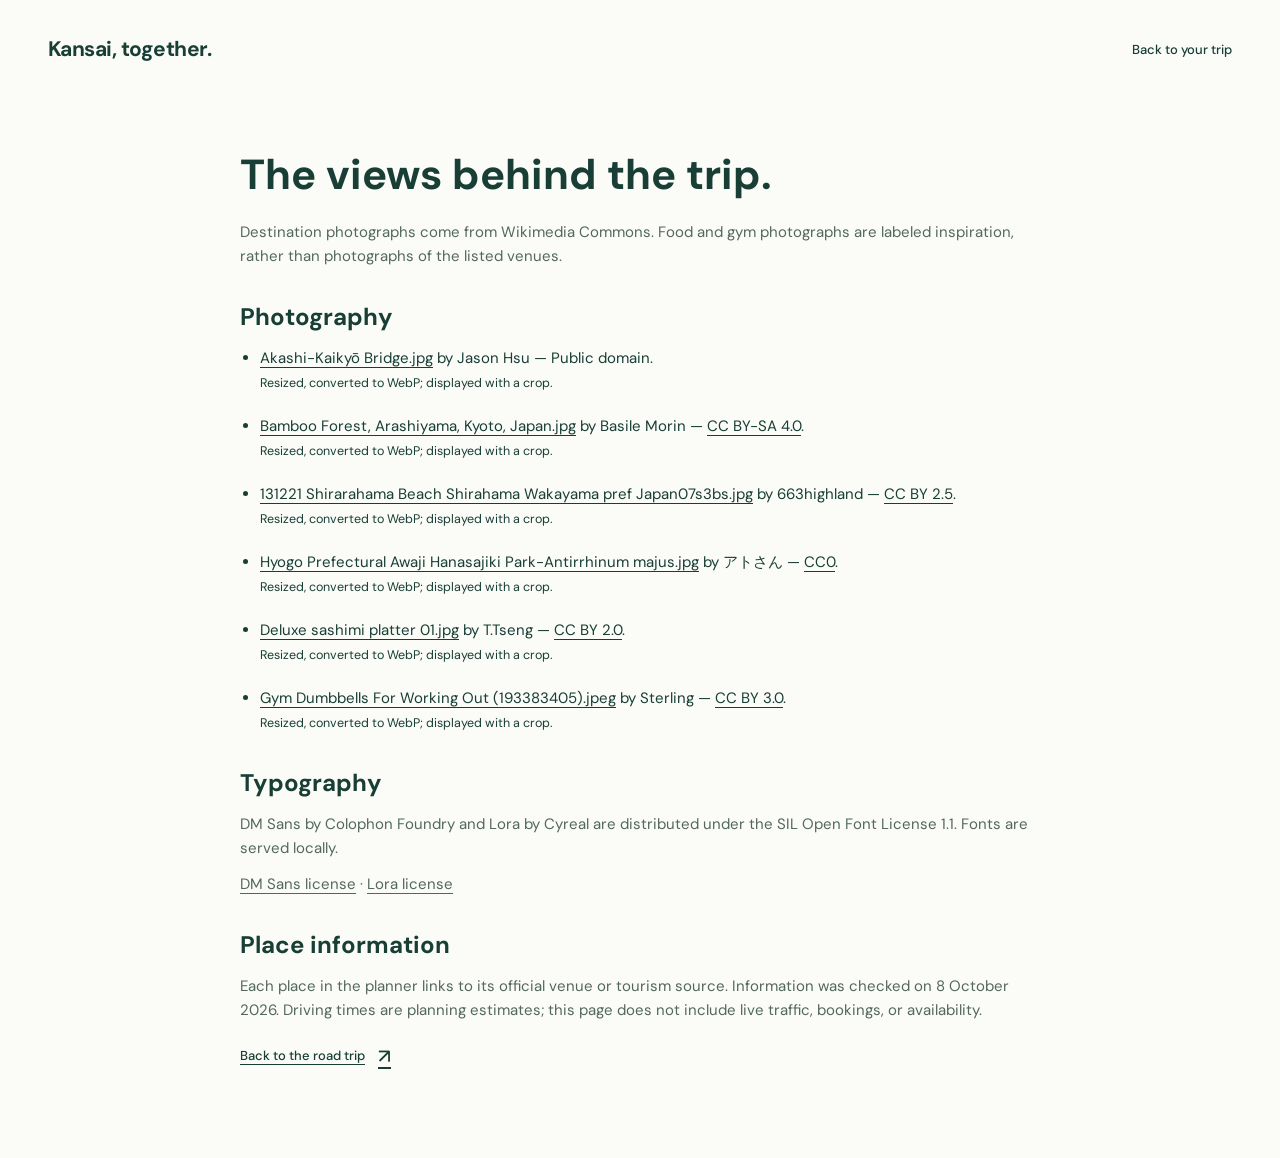
==== credits.html @ eb9ba2e5 "Build Kansai road trip planner" ====
<!doctype html>
<html lang="en"><head><meta charset="utf-8"><meta name="viewport" content="width=device-width, initial-scale=1"><meta name="theme-color" content="#174d42"><title>Credits — Kansai, together</title><link rel="icon" href="./assets/favicon.svg" type="image/svg+xml"><link rel="stylesheet" href="./styles.css"></head>
<body><header class="site-header wrap"><a class="brand" href="./">Kansai, together.</a><a class="text-link" href="./">Back to your trip</a></header><main class="wrap credits-page"><h1>The views behind the trip.</h1><p>Destination photographs come from Wikimedia Commons. Food and gym photographs are labeled inspiration, rather than photographs of the listed venues.</p><h2>Photography</h2><ul><li><a href="https://commons.wikimedia.org/wiki/File:Akashi-Kaiky%C5%8D_Bridge.jpg">Akashi-Kaikyō Bridge.jpg</a> by Jason Hsu — Public domain.<br><small>Resized, converted to WebP; displayed with a crop.</small></li><li><a href="https://commons.wikimedia.org/wiki/File:Bamboo_Forest,_Arashiyama,_Kyoto,_Japan.jpg">Bamboo Forest, Arashiyama, Kyoto, Japan.jpg</a> by Basile Morin — <a href="https://creativecommons.org/licenses/by-sa/4.0">CC BY-SA 4.0</a>.<br><small>Resized, converted to WebP; displayed with a crop.</small></li><li><a href="https://commons.wikimedia.org/wiki/File:131221_Shirarahama_Beach_Shirahama_Wakayama_pref_Japan07s3bs.jpg">131221 Shirarahama Beach Shirahama Wakayama pref Japan07s3bs.jpg</a> by 663highland — <a href="https://creativecommons.org/licenses/by/2.5">CC BY 2.5</a>.<br><small>Resized, converted to WebP; displayed with a crop.</small></li><li><a href="https://commons.wikimedia.org/wiki/File:Hyogo_Prefectural_Awaji_Hanasajiki_Park-Antirrhinum_majus.jpg">Hyogo Prefectural Awaji Hanasajiki Park-Antirrhinum majus.jpg</a> by アトさん — <a href="http://creativecommons.org/publicdomain/zero/1.0/deed.en">CC0</a>.<br><small>Resized, converted to WebP; displayed with a crop.</small></li><li><a href="https://commons.wikimedia.org/wiki/File:Deluxe_sashimi_platter_01.jpg">Deluxe sashimi platter 01.jpg</a> by T.Tseng — <a href="https://creativecommons.org/licenses/by/2.0">CC BY 2.0</a>.<br><small>Resized, converted to WebP; displayed with a crop.</small></li><li><a href="https://commons.wikimedia.org/wiki/File:Gym_Dumbbells_For_Working_Out_(193383405).jpeg">Gym Dumbbells For Working Out (193383405).jpeg</a> by Sterling — <a href="https://creativecommons.org/licenses/by/3.0">CC BY 3.0</a>.<br><small>Resized, converted to WebP; displayed with a crop.</small></li></ul><h2>Typography</h2><p>DM Sans by Colophon Foundry and Lora by Cyreal are distributed under the SIL Open Font License 1.1. Fonts are served locally.</p><p><a href="./assets/DM-Sans-OFL.txt">DM Sans license</a> · <a href="./assets/Lora-OFL.txt">Lora license</a></p><h2>Place information</h2><p>Each place in the planner links to its official venue or tourism source. Information was checked on 8 October 2026. Driving times are planning estimates; this page does not include live traffic, bookings, or availability.</p><a class="text-link" href="./">Back to the road trip <span aria-hidden="true">↗</span></a></main></body></html>
---- styles.css ----
@font-face {
  font-family: "DM Sans";
  src: url("./assets/dm-sans-regular.ttf") format("truetype");
  font-weight: 400;
  font-display: swap
}

@font-face {
  font-family: "DM Sans";
  src: url("./assets/dm-sans-medium.ttf") format("truetype");
  font-weight: 500;
  font-display: swap
}

@font-face {
  font-family: "DM Sans";
  src: url("./assets/dm-sans-bold.ttf") format("truetype");
  font-weight: 700;
  font-display: swap
}

@font-face {
  font-family: Lora;
  src: url("./assets/lora-italic.ttf") format("truetype");
  font-weight: 500;
  font-style: italic;
  font-display: swap
}

:root {
  --ink: #183e36;
  --muted: #53675f;
  --green: #174d42;
  --accent: #256c58;
  --ground: #fbfcf8;
  --mint: #e7efe7;
  --line: #d9e2d9;
  --white: #fff;
  --radius: 16px;
  --ease: cubic-bezier(.16,1,.3,1)
}

* {
  box-sizing: border-box
}

html {
  scroll-behavior: smooth;
  scroll-padding-top: 24px;
  scrollbar-color: #789a88 var(--ground)
}

body {
  margin: 0;
  background: var(--ground);
  color: var(--ink);
  font-family: "DM Sans",sans-serif;
  font-size: 15px;
  line-height: 1.6;
  -webkit-font-smoothing: antialiased
}

::selection {
  background: #c0dfc5;
  color: var(--ink)
}

a {
  color: inherit;
  text-decoration: none;
  text-underline-offset: 4px
}

button,input {
  font: inherit;
  color: inherit;
  caret-color: var(--green)
}

button {
  cursor: pointer
}

button,a,input {
  -webkit-tap-highlight-color: transparent
}

button:focus-visible,a:focus-visible,input:focus-visible,[tabindex="0"]:focus-visible {
  outline: 3px solid #ba671e;
  outline-offset: 5px
}

button:disabled {
  opacity: .5;
  cursor: default
}

svg {
  width: 22px;
  height: 22px;
  flex-shrink: 0;
  fill: none;
  stroke: currentColor;
  stroke-width: 1.6;
  stroke-linecap: round;
  stroke-linejoin: round
}

h1,h2,h3,h4,p,figure {
  margin: 0
}

h1,h2,h3 {
  line-height: 1.18;
  text-wrap: balance;
  font-weight: 700
}

p {
  text-wrap: pretty
}

img {
  display: block;
  width: 100%;
  object-fit: cover
}

.wrap {
  width: min(1200px,calc(100% - 96px));
  margin-inline: auto
}

.section-space {
  padding-block: 76px
}

.section-heading {
  display: flex;
  align-items: center;
  justify-content: space-between;
  gap: 24px;
  margin-bottom: 30px
}

.section-heading h2 {
  font-size: 34px;
  letter-spacing: -.025em
}

.section-heading p {
  margin-top: 11px;
  color: var(--muted);
  font-size: 15px
}

.section-aside {
  display: flex;
  align-items: center;
  gap: 12px;
  color: var(--muted);
  font-size: 12px;
  white-space: nowrap
}

.section-aside svg {
  width: 18px
}

.button {
  display: inline-flex;
  align-items: center;
  justify-content: center;
  gap: 14px;
  min-height: 48px;
  padding: 13px 21px;
  border-radius: 9px;
  font-weight: 500;
  font-size: 13px;
  border: 0;
  line-height: 1.4;
  transition: background .2s,color .2s
}

.button svg {
  width: 19px;
  height: 19px
}

.primary {
  background: var(--green);
  color: var(--white)
}

.primary:hover {
  background: #246d58
}

.outline {
  background: transparent;
  border: 1px solid #a5bcae;
  color: var(--green)
}

.outline:hover {
  background: #dbe8dc
}

.text-link {
  font-size: 13px;
  font-weight: 500;
  display: inline-flex;
  gap: 13px;
  align-items: center;
  min-height: 44px
}

.text-link:hover {
  text-decoration: underline
}

.text-link span {
  font-size: 20px
}

.sr-only {
  position: absolute;
  width: 1px;
  height: 1px;
  padding: 0;
  margin: -1px;
  overflow: hidden;
  clip-path: inset(50%);
  white-space: nowrap;
  border: 0
}

.skip-link {
  position: fixed;
  z-index: 20;
  top: 12px;
  left: 12px;
  padding: 10px 18px;
  background: var(--green);
  color: white;
  transform: translateY(-200%)
}

.skip-link:focus {
  transform: translateY(0)
}

.site-header {
  display: flex;
  align-items: center;
  justify-content: space-between;
  min-height: 100px;
  gap: 24px
}

.brand {
  display: inline-flex;
  align-items: center;
  gap: 11px;
  font-size: 21px;
  font-weight: 700;
  letter-spacing: -.025em;
  white-space: nowrap
}

.brand svg {
  width: 35px;
  height: 35px
}

.brand-comma,.brand-dot {
  color: var(--accent)
}

.site-header nav {
  display: flex;
  gap: 32px;
  align-items: center;
  margin-left: 40px;
  font-size: 13px;
  color: var(--muted)
}

.site-header nav a {
  padding-block: 12px
}

.site-header nav a:hover {
  color: var(--green);
  text-decoration: underline
}

.saved-button {
  display: flex;
  align-items: center;
  gap: 8px;
  border: 1px solid var(--line);
  background: transparent;
  padding: 8px 13px;
  border-radius: 9px;
  font-size: 12px;
  min-height: 44px
}

.saved-button svg {
  width: 17px;
  height: 17px
}

.saved-button:hover,.saved-button[aria-pressed="true"] {
  background: var(--mint)
}

.saved-count {
  font-size: 11px;
  background: var(--mint);
  border-radius: 50%;
  min-width: 22px;
  height: 22px;
  display: grid;
  place-items: center;
  font-variant-numeric: tabular-nums
}

.hero {
  display: grid;
  grid-template-columns: 1fr 1fr;
  align-items: center;
  gap: 46px;
  padding-block: 28px 40px
}

.hero-copy {
  padding-bottom: 6px
}

.hero h1 {
  font-size: clamp(46px,5.25vw,74px);
  letter-spacing: -.025em;
  line-height: 1.08
}

.hero h1 em {
  font-family: Lora,serif;
  font-weight: 500;
  color: var(--accent);
  font-size: .96em;
  letter-spacing: -.025em
}

.hero-copy>p {
  margin-top: 25px;
  font-size: 16px;
  line-height: 1.8;
  color: var(--muted)
}

.hero-actions {
  display: flex;
  align-items: center;
  gap: 25px;
  margin-top: 29px
}

.hero-note {
  display: flex;
  align-items: center;
  gap: 8px;
  margin-top: 27px;
  font-size: 11px;
  color: var(--muted)
}

.little-dot {
  width: 6px;
  height: 6px;
  border-radius: 50%;
  background: #618d64
}

.hero-photo {
  position: relative;
  min-width: 0;
  height: 410px;
  overflow: hidden;
  border-radius: var(--radius)
}

.hero-photo>img {
  height: 100%;
  object-position: 45% center
}

.hero-photo figcaption {
  position: absolute;
  bottom: 0;
  left: 0;
  right: 0;
  padding: 55px 26px 26px;
  background: linear-gradient(transparent,rgba(8,28,23,.76));
  color: white;
  display: flex;
  flex-direction: column;
  gap: 6px
}

.hero-photo figcaption>span:first-child {
  font-size: 20px;
  font-weight: 500;
  letter-spacing: -.025em
}

.photo-location {
  display: flex;
  gap: 7px;
  align-items: center;
  font-size: 11px;
  color: #f0f7ee
}

.photo-location svg {
  height: 15px;
  width: 15px
}

.photo-stamp {
  position: absolute;
  right: 24px;
  top: 22px;
  width: 82px;
  height: 82px;
  display: flex;
  align-items: center;
  justify-content: center;
  flex-direction: column;
  text-align: center;
  border-radius: 50%;
  background: #e6f1d1;
  color: var(--green);
  font-size: 11px;
  line-height: 1.4;
  letter-spacing: .045em;
  font-weight: 700;
  transform: rotate(12deg)
}

.trip-strip {
  display: grid;
  grid-template-columns: repeat(4,1fr);
  border-block: 1px solid var(--line);
  padding-block: 24px
}

.trip-strip>div {
  display: flex;
  align-items: center;
  gap: 14px;
  padding-inline: 25px;
  border-right: 1px solid var(--line)
}

.trip-strip>div:first-child {
  padding-left: 0
}

.trip-strip>div:last-child {
  border: 0;
  padding-right: 0
}

.trip-strip svg {
  width: 23px;
  height: 23px;
  color: var(--accent)
}

.trip-strip span {
  display: flex;
  flex-direction: column;
  gap: 3px
}

.trip-strip small {
  font-size: 11px;
  letter-spacing: .08em;
  color: var(--muted)
}

.trip-strip strong {
  font-size: 14px;
  font-weight: 500
}

.route-grid {
  display: grid;
  grid-template-columns: repeat(3,minmax(0,1fr));
  gap: 22px
}

.route-card {
  text-align: left;
  padding: 0;
  border: 1px solid var(--line);
  border-radius: var(--radius);
  overflow: hidden;
  background: white;
  transition: border-color .2s;
  display: flex;
  flex-direction: column
}

.route-card:hover {
  border-color: var(--accent)
}

.route-card.selected {
  border: 2px solid var(--green)
}

.route-card.selected .route-card-body {
  padding: 22px 23px 23px
}

.route-card.selected .route-image {
  margin: -1px -1px 0
}

.route-image {
  height: 188px;
  position: relative;
  overflow: hidden
}

.route-image img {
  height: 100%;
  transition: transform .4s var(--ease)
}

.route-card:hover .route-image img {
  transform: scale(1.025)
}

.route-choice {
  display: flex;
  align-items: center;
  gap: 6px;
  position: absolute;
  top: 15px;
  left: 15px;
  border-radius: 5px;
  padding: 6px 9px;
  background: white;
  color: var(--ink);
  font-size: 11px;
  font-weight: 500
}

.selected .route-choice {
  background: #e4efd8;
  color: var(--green)
}

.route-choice svg {
  height: 13px;
  width: 13px;
  stroke-width: 2
}

.route-card-body {
  padding: 22px 24px 24px;
  display: flex;
  flex: 1;
  flex-direction: column
}

.route-mood {
  color: var(--accent);
  font-size: 11px;
  font-weight: 500;
  margin-bottom: 7px
}

.route-card h3 {
  font-size: 21px;
  letter-spacing: -.025em;
  margin-bottom: 10px
}

.route-card p {
  font-size: 13px;
  line-height: 1.75;
  color: var(--muted);
  margin-bottom: 22px
}

.route-drive {
  display: flex;
  align-items: center;
  gap: 7px;
  font-size: 11px;
  margin-top: auto;
  padding-top: 15px;
  border-top: 1px solid var(--line);
  font-variant-numeric: tabular-nums;
  flex-wrap: wrap
}

.route-drive svg {
  height: 15px;
  width: 15px
}

.route-drive>span {
  color: var(--muted);
  margin-left: auto;
  font-size: 11px
}

.fine-print {
  font-size: 11px;
  color: var(--muted);
  margin-top: 17px;
  max-width: 100ch
}

.itinerary-section {
  background: var(--mint);
  padding-block: 62px 66px
}

.itinerary-section .section-heading {
  margin-bottom: 34px
}

.itinerary-layout {
  display: grid;
  grid-template-columns: minmax(0,1fr) 300px;
  gap: 54px
}

.day-tabs {
  display: flex;
  border-bottom: 1px solid #bdcfc0;
  margin-bottom: 27px
}

.day-tabs button {
  flex: 1;
  border: 0;
  border-bottom: 2px solid transparent;
  background: transparent;
  padding: 13px 16px 16px;
  text-align: left;
  color: var(--muted);
  line-height: 1.4
}

.day-tabs button[aria-selected="true"] {
  border-color: var(--green);
  color: var(--green)
}

.day-tabs button:hover {
  background: #dce8dc
}

.day-tabs span {
  display: block;
  font-size: 14px;
  font-weight: 700
}

.day-tabs small {
  display: block;
  font-size: 11px;
  margin-top: 5px
}

.day-heading {
  margin-bottom: 27px
}

.day-location {
  font-size: 11px;
  color: var(--accent)
}

.day-heading h3 {
  font-size: 24px;
  letter-spacing: -.025em;
  margin-top: 7px
}

.day-drive {
  display: flex;
  gap: 7px;
  align-items: center;
  color: var(--muted);
  font-size: 11px;
  margin-top: 13px;
  font-variant-numeric: tabular-nums
}

.day-drive svg {
  height: 15px;
  width: 15px
}

.day-drive small {
  font-size: 11px
}

.timeline {
  list-style: none;
  margin: 0;
  padding: 0
}

.timeline li {
  position: relative;
  display: flex;
  gap: 24px;
  padding: 0 0 26px 0
}

.timeline li::before {
  content: "";
  position: absolute;
  left: 5px;
  top: 10px;
  bottom: 0;
  border-left: 1px solid #b3c5b6
}

.timeline li:last-child::before {
  display: none
}

.timeline-dot {
  width: 11px;
  height: 11px;
  flex-shrink: 0;
  border: 2px solid var(--accent);
  border-radius: 50%;
  background: var(--mint);
  margin-top: 6px;
  z-index: 1
}

.timeline li:first-child .timeline-dot {
  background: var(--accent)
}

.stop-time {
  font-size: 11px;
  color: var(--muted)
}

.timeline h4 {
  font-size: 15px;
  font-weight: 500;
  line-height: 1.4;
  margin-top: 3px
}

.timeline h4 a {
  display: inline-flex;
  align-items: center;
  gap: 7px
}

.timeline h4 a:hover {
  text-decoration: underline
}

.timeline h4 svg {
  width: 12px;
  height: 12px
}

.timeline p {
  font-size: 12px;
  color: var(--muted);
  line-height: 1.75;
  margin-top: 7px;
  max-width: 65ch
}

.day-stay {
  display: flex;
  align-items: center;
  gap: 11px;
  border-top: 1px solid #bdcfc0;
  padding-top: 19px;
  font-size: 12px;
  font-weight: 500
}

.day-stay svg {
  height: 17px;
  width: 17px
}

.day-stay small {
  color: var(--muted);
  font-size: 11px;
  margin-left: auto;
  font-weight: 400
}

.route-summary {
  background: #d9e8db;
  border-radius: var(--radius);
  padding: 26px;
  align-self: start
}

.summary-heading {
  display: flex;
  justify-content: space-between;
  align-items: center;
  font-size: 15px;
  font-weight: 500
}

.summary-heading svg {
  width: 18px;
  height: 18px
}

.route-line {
  padding-block: 26px 24px;
  animation: route-arrives .5s var(--ease)
}

.route-node {
  position: relative;
  display: flex;
  align-items: center;
  gap: 13px;
  min-height: 38px;
  font-size: 12px
}

.route-node::before {
  content: "";
  position: absolute;
  left: 4px;
  top: 24px;
  bottom: -12px;
  border-left: 1px dashed #709379
}

.route-node:last-child::before {
  display: none
}

.route-node>span {
  position: relative;
  width: 9px;
  height: 9px;
  border-radius: 50%;
  border: 2px solid #387359;
  background: #d9e8db;
  flex-shrink: 0;
  z-index: 1
}

.route-node.endpoint>span {
  background: var(--green);
  border-color: var(--green)
}

.route-node strong {
  font-weight: 500
}

.route-node small {
  font-size: 11px;
  color: #456750;
  margin-left: auto
}

.night-list {
  border-block: 1px solid #b5cbbb;
  padding-block: 15px;
  display: flex;
  flex-direction: column;
  gap: 16px
}

.night-list>div {
  display: flex;
  gap: 10px;
  align-items: center
}

.night-list svg {
  width: 16px;
  height: 16px;
  color: var(--accent)
}

.night-list span {
  display: flex;
  flex-direction: column;
  gap: 3px
}

.night-list small {
  font-size: 11px;
  letter-spacing: .08em;
  color: #46664f
}

.night-list strong {
  font-size: 12px;
  font-weight: 500
}

.route-tip {
  font-size: 11px;
  line-height: 1.8;
  color: #46664f;
  margin-block: 18px
}

.map-button {
  width: 100%;
  min-height: 44px;
  font-size: 11px;
  padding: 11px 12px;
  justify-content: space-between
}

.map-note {
  text-align: center;
  font-size: 11px;
  color: #46664f;
  margin-top: 9px
}

.filter-bar {
  display: flex;
  gap: 10px;
  align-items: center;
  flex-wrap: wrap;
  margin-bottom: 28px
}

.filter {
  display: flex;
  gap: 7px;
  align-items: center;
  min-height: 43px;
  padding: 9px 16px;
  font-size: 12px;
  background: transparent;
  border: 1px solid var(--line);
  border-radius: 7px;
  white-space: nowrap;
  transition: background .2s
}

.filter svg {
  height: 16px;
  width: 16px
}

.filter.active {
  background: var(--green);
  color: white;
  border-color: var(--green)
}

.filter:not(.active):hover {
  background: var(--mint)
}

.saved-filter {
  margin-left: auto
}

.saved-filter[aria-pressed="true"] {
  background: var(--green);
  color: white;
  border-color: var(--green)
}

.place-grid {
  display: grid;
  grid-template-columns: repeat(3,minmax(0,1fr));
  gap: 22px;
  align-items: stretch
}

.place-card {
  border: 1px solid var(--line);
  border-radius: var(--radius);
  background: white;
  overflow: hidden;
  display: flex;
  flex-direction: column;
  min-width: 0
}

.place-photo {
  height: 185px;
  position: relative
}

.place-photo img {
  height: 100%
}

.place-photo figcaption {
  position: absolute;
  bottom: 0;
  left: 0;
  right: 0;
  background: linear-gradient(transparent,rgba(9,27,23,.78));
  color: white;
  padding: 32px 18px 13px;
  font-size: 11px
}

.place-body {
  padding: 21px 23px 22px;
  display: flex;
  flex-direction: column;
  flex: 1
}

.place-top {
  display: flex;
  align-items: center;
  justify-content: space-between;
  gap: 12px;
  margin-bottom: 9px;
  min-height: 34px
}

.category-label {
  font-size: 11px;
  font-weight: 500;
  border-radius: 4px;
  padding: 3px 7px;
  width: fit-content
}

.sights {
  background: #e5eddf;
  color: #436133
}

.food {
  background: #f4eade;
  color: #785324
}

.gyms {
  background: #e7edf2;
  color: #3e5f79
}

.bookmark-button {
  padding: 8px;
  min-width: 36px;
  min-height: 36px;
  display: grid;
  place-items: center;
  border: 0;
  border-radius: 6px;
  background: transparent;
  color: var(--muted)
}

.bookmark-button svg {
  width: 18px;
  height: 18px
}

.bookmark-button:hover {
  background: var(--mint)
}

.bookmark-button.is-saved {
  color: var(--green);
  background: var(--mint)
}

.bookmark-button.is-saved svg {
  fill: #aac7ad
}

.place-card h3 {
  font-size: 20px;
  letter-spacing: -.025em;
  line-height: 1.25
}

.place-area {
  display: flex;
  align-items: center;
  gap: 5px;
  font-size: 11px;
  color: var(--muted);
  margin-top: 10px
}

.place-area svg {
  width: 12px;
  height: 12px
}

.place-body>p:not(.place-note) {
  color: var(--muted);
  font-size: 12px;
  line-height: 1.8;
  margin-top: 15px
}

.place-note {
  font-size: 11px;
  line-height: 1.75;
  color: var(--muted);
  margin-top: 15px;
  margin-bottom: 20px;
  padding-top: 13px;
  border-top: 1px solid var(--line)
}

.place-note a {
  text-decoration: underline
}

.place-links {
  display: flex;
  justify-content: space-between;
  gap: 16px;
  font-size: 11px;
  font-weight: 500;
  margin-top: auto
}

.place-links a {
  display: inline-flex;
  align-items: center;
  gap: 5px;
  min-height: 28px
}

.place-links a:hover {
  text-decoration: underline
}

.place-links svg {
  width: 12px;
  height: 12px
}

#place-gold-osaka {
  grid-column: 1/-1;
  background: #f1f5ec
}

#place-gold-osaka .place-body {
  display: grid;
  grid-template-columns: 1fr 1fr;
  column-gap: 36px
}

#place-gold-osaka .place-top {
  grid-column: 1/-1
}

#place-gold-osaka h3 {
  grid-column: 1
}

#place-gold-osaka .place-area {
  grid-column: 1
}

#place-gold-osaka .place-body>p:not(.place-note) {
  grid-column: 1;
  grid-row: 4;
  margin-top: 10px
}

#place-gold-osaka .place-note {
  grid-column: 2;
  grid-row: 2/4;
  margin: 0;
  padding: 0;
  border: 0;
  align-self: center
}

#place-gold-osaka .place-links {
  grid-column: 2;
  grid-row: 4;
  align-self: end;
  max-width: 270px
}

.source-note {
  font-size: 11px;
  line-height: 1.8;
  color: var(--muted);
  max-width: 110ch;
  margin-top: 24px
}

.empty-state {
  grid-column: 1/-1;
  padding: 55px 28px;
  text-align: center;
  background: var(--mint);
  border-radius: var(--radius)
}

.empty-state h3 {
  font-size: 25px
}

.empty-state p {
  font-size: 13px;
  margin: 13px auto 22px;
  color: var(--muted);
  max-width: 60ch
}

.before-section {
  display: grid;
  grid-template-columns: 1fr 1.2fr;
  gap: 90px;
  border-top: 1px solid var(--line);
  padding-block: 55px 66px
}

.before-section h2 {
  font-size: 35px;
  letter-spacing: -.025em
}

.before-copy>p {
  color: var(--muted);
  font-size: 13px;
  margin-top: 17px;
  line-height: 1.8
}

.before-copy .text-link {
  margin-top: 20px
}

.checklist {
  display: flex;
  flex-direction: column;
  gap: 20px
}

.checklist label {
  display: flex;
  gap: 14px;
  cursor: pointer
}

.checklist input {
  accent-color: var(--green);
  width: 18px;
  height: 18px;
  margin: 4px 0 0;
  flex-shrink: 0
}

.checklist span {
  display: flex;
  flex-direction: column;
  gap: 4px
}

.checklist strong {
  font-size: 13px;
  font-weight: 500
}

.checklist small {
  font-size: 11px;
  line-height: 1.75;
  color: var(--muted)
}

.checklist input:checked+span strong {
  text-decoration: line-through;
  color: var(--muted)
}

.site-footer {
  border-top: 1px solid var(--line);
  display: flex;
  justify-content: space-between;
  align-items: center;
  gap: 20px;
  padding-block: 29px
}

.footer-brand {
  font-size: 16px
}

.site-footer p,.site-footer>a:last-child {
  font-size: 11px;
  color: var(--muted)
}

.site-footer>a:last-child:hover {
  text-decoration: underline
}

.toast {
  position: fixed;
  bottom: 22px;
  left: 50%;
  transform: translate(-50%,20px);
  opacity: 0;
  pointer-events: none;
  color: white;
  background: var(--green);
  padding: 12px 20px;
  border-radius: 9px;
  font-size: 12px;
  box-shadow: 0 8px 28px rgba(17,44,32,.18);
  max-width: calc(100% - 32px);
  width: max-content;
  z-index: 10;
  transition: opacity .25s,transform .25s var(--ease)
}

.toast.visible {
  opacity: 1;
  transform: translate(-50%,0)
}

.print-only {
  display: none
}

.no-script {
  padding: 30px;
  background: var(--mint)
}

.no-script a {
  text-decoration: underline
}

.credits-page {
  max-width: 800px;
  padding-block: 50px 80px
}

.credits-page h1 {
  font-size: 42px;
  margin-bottom: 20px
}

.credits-page h2 {
  font-size: 24px;
  margin: 35px 0 15px
}

.credits-page p {
  margin-block: 12px;
  color: var(--muted)
}

.credits-page ul {
  padding-left: 20px
}

.credits-page li {
  margin-bottom: 20px
}

.credits-page a {
  text-decoration: underline
}

@keyframes route-arrives {
  from {
    clip-path: inset(0 0 100% 0)
  }
  to {
    clip-path: inset(0)
  }
}

@media(min-width:1500px) {
  .wrap {
    width: min(1280px,calc(100% - 120px))
  }
  .hero-photo {
    height: 440px
  }
  .hero {
    gap: 60px
  }
  .route-image {
    height: 210px
  }
}

@media(max-width:1100px) {
  .wrap {
    width: calc(100% - 64px)
  }
  .site-header nav {
    margin: 0;
    gap: 22px
  }
  .hero {
    gap: 28px
  }
  .hero h1 {
    font-size: 58px
  }
  .hero-photo {
    height: 380px
  }
  .hero-actions {
    gap: 18px
  }
  .hero-actions .button {
    padding-inline: 16px
  }
  .hero-copy>p {
    font-size: 14px
  }
  .trip-strip>div {
    padding-inline: 18px;
    gap: 10px
  }
  .trip-strip small {
    font-size: 11px
  }
  .trip-strip strong {
    font-size: 12px
  }
  .route-card-body {
    padding: 20px
  }
  .route-card.selected .route-card-body {
    padding: 20px 19px 19px
  }
  .route-card h3 {
    font-size: 19px
  }
  .itinerary-layout {
    gap: 34px;
    grid-template-columns: minmax(0,1fr) 270px
  }
  .route-summary {
    padding: 22px
  }
  .place-body {
    padding: 18px
  }
  .place-card h3 {
    font-size: 18px
  }
  .before-section {
    gap: 50px
  }
}

@media(max-width:800px) {
  .site-header {
    min-height: 88px;
    flex-wrap: wrap;
    row-gap: 0;
    padding-block: 20px
  }
  .site-header nav {
    order: 3;
    width: 100%;
    justify-content: center;
    border-top: 1px solid var(--line);
    margin-top: 16px;
    padding-top: 4px;
    gap: 36px
  }
  .brand {
    font-size: 20px
  }
  .hero {
    padding-top: 24px;
    gap: 24px
  }
  .hero h1 {
    font-size: 46px
  }
  .hero-photo {
    height: 340px
  }
  .hero-actions {
    flex-wrap: wrap;
    gap: 4px 16px;
    margin-top: 20px
  }
  .hero-note {
    margin-top: 16px;
    font-size: 11px
  }
  .hero-copy>p {
    margin-top: 18px
  }
  .desktop-break {
    display: none
  }
  .hero-photo figcaption {
    padding: 40px 20px 20px
  }
  .hero-photo figcaption>span:first-child {
    font-size: 16px
  }
  .photo-stamp {
    width: 68px;
    height: 68px;
    font-size: 11px;
    right: 16px;
    top: 16px
  }
  .trip-strip {
    grid-template-columns: 1fr 1fr;
    gap: 20px
  }
  .trip-strip>div {
    padding-inline: 0;
    border: 0
  }
  .trip-strip>div:nth-child(even) {
    padding-left: 20px;
    border-left: 1px solid var(--line)
  }
  .trip-strip strong {
    font-size: 13px
  }
  .trip-strip small {
    font-size: 11px
  }
  .section-space {
    padding-block: 55px
  }
  .section-heading h2 {
    font-size: 30px
  }
  .section-heading p {
    font-size: 13px
  }
  .section-aside {
    font-size: 11px
  }
  .routes-section .section-aside {
    display: none
  }
  .route-grid {
    gap: 14px
  }
  .route-image {
    height: 150px
  }
  .route-card-body {
    padding: 18px 14px
  }
  .route-card.selected .route-card-body {
    padding: 18px 13px 17px
  }
  .route-card h3 {
    font-size: 18px
  }
  .route-card p {
    font-size: 12px
  }
  .route-drive {
    font-size: 11px;
    gap: 5px
  }
  .route-choice {
    font-size: 11px;
    top: 11px;
    left: 11px;
    padding: 5px 7px
  }
  .route-mood {
    font-size: 11px
  }
  .itinerary-layout {
    grid-template-columns: minmax(0,1fr) 240px;
    gap: 26px
  }
  .route-summary {
    padding: 19px
  }
  .day-tabs button {
    padding-inline: 8px
  }
  .day-heading h3 {
    font-size: 22px
  }
  .timeline li {
    gap: 18px
  }
  .place-grid {
    grid-template-columns: 1fr 1fr;
    gap: 18px
  }
  .place-photo {
    height: 175px
  }
  .saved-filter {
    margin-left: 0
  }
  .filter {
    font-size: 11px;
    padding-inline: 13px
  }
  .before-section {
    gap: 35px;
    grid-template-columns: 1fr 1.3fr
  }
  .before-section h2 {
    font-size: 29px
  }
  .site-footer {
    flex-wrap: wrap
  }
  .site-footer p {
    order: 3;
    width: 100%
  }
}

@media(max-width:600px) {
  html {
    scroll-padding-top: 14px
  }
  .wrap {
    width: calc(100% - 40px)
  }
  .site-header {
    padding-top: 18px;
    gap: 12px
  }
  .brand {
    font-size: 19px;
    gap: 8px
  }
  .brand svg {
    width: 29px;
    height: 29px
  }
  .saved-button {
    padding: 7px 9px;
    gap: 6px;
    min-height: 40px
  }
  .saved-button>span:not(.saved-count) {
    font-size: 11px
  }
  .saved-count {
    min-width: 19px;
    height: 19px
  }
  .site-header nav {
    gap: 26px;
    justify-content: space-between;
    font-size: 11px;
    margin-top: 12px;
    padding-top: 5px
  }
  .hero {
    display: flex;
    flex-direction: column;
    align-items: stretch;
    gap: 28px;
    padding-block: 27px 29px
  }
  .hero h1 {
    font-size: clamp(40px,10vw,58px);
    line-height: 1.1
  }
  .hero-copy>p {
    font-size: 14px;
    line-height: 1.8;
    max-width: 45ch;
    margin-top: 19px
  }
  .hero-actions {
    gap: 16px;
    margin-top: 23px;
    flex-wrap: nowrap
  }
  .hero-actions .button {
    font-size: 12px;
    padding: 13px 16px;
    gap: 12px;
    min-height: 46px
  }
  .hero-actions .text-link {
    font-size: 11px;
    gap: 7px
  }
  .hero-note {
    font-size: 11px;
    margin-top: 18px
  }
  .hero-photo {
    height: 265px;
    min-height: 0
  }
  .hero-photo>img {
    object-position: 50% center
  }
  .hero-photo figcaption>span:first-child {
    font-size: 18px
  }
  .photo-stamp {
    width: 68px;
    height: 68px
  }
  .trip-strip {
    padding-block: 22px;
    gap: 22px 12px
  }
  .trip-strip>div {
    gap: 10px
  }
  .trip-strip>div:nth-child(even) {
    padding-left: 14px
  }
  .trip-strip svg {
    width: 19px;
    height: 19px
  }
  .trip-strip small {
    font-size: 11px;
    letter-spacing: .06em
  }
  .trip-strip strong {
    font-size: 12px
  }
  .section-space {
    padding-block: 42px
  }
  .section-heading {
    align-items: flex-start;
    gap: 12px;
    margin-bottom: 23px
  }
  .section-heading h2 {
    font-size: 27px;
    letter-spacing: -.025em
  }
  .section-heading p {
    font-size: 12px;
    margin-top: 10px;
    line-height: 1.75
  }
  .route-grid {
    grid-template-columns: 1fr;
    gap: 18px
  }
  .route-image {
    height: 192px
  }
  .route-card-body {
    padding: 20px 21px
  }
  .route-card.selected .route-card-body {
    padding: 20px 20px 19px
  }
  .route-card h3 {
    font-size: 22px;
    margin-bottom: 10px
  }
  .route-card p {
    font-size: 13px;
    margin-bottom: 18px
  }
  .route-mood {
    font-size: 11px
  }
  .route-drive {
    font-size: 11px
  }
  .route-choice {
    top: 14px;
    left: 14px;
    font-size: 11px;
    padding: 6px 9px
  }
  .fine-print {
    font-size: 11px;
    line-height: 1.8
  }
  .itinerary-section {
    padding-block: 37px 38px
  }
  .itinerary-section .section-heading {
    flex-wrap: wrap;
    margin-bottom: 21px
  }
  .itinerary-section .section-heading .button {
    font-size: 11px;
    min-height: 40px;
    padding: 9px 13px
  }
  .itinerary-layout {
    display: flex;
    flex-direction: column;
    gap: 28px
  }
  .day-tabs {
    margin-bottom: 22px
  }
  .day-tabs button {
    padding: 12px 11px 14px
  }
  .day-tabs span {
    font-size: 13px
  }
  .day-tabs small {
    font-size: 11px
  }
  .day-heading h3 {
    font-size: 23px
  }
  .timeline p {
    font-size: 12px;
    max-width: 60ch
  }
  .timeline li {
    padding-bottom: 24px;
    gap: 20px
  }
  .day-stay {
    font-size: 11px
  }
  .route-summary {
    width: 100%;
    padding: 24px
  }
  .route-line {
    display: flex;
    gap: 0;
    padding-block: 25px;
    align-items: flex-start
  }
  .route-node {
    flex: 1;
    min-width: 0;
    display: flex;
    flex-direction: column;
    gap: 7px;
    align-items: flex-start;
    font-size: 11px;
    min-height: 50px
  }
  .route-node::before {
    border-left: 0;
    border-top: 1px dashed #709379;
    left: 10px;
    right: 0;
    top: 4px;
    bottom: auto
  }
  .route-node:last-child {
    flex: .7
  }
  .route-node small {
    margin: 0;
    font-size: 11px
  }
  .route-node strong {
    font-size: 11px
  }
  .night-list {
    flex-direction: row;
    gap: 22px
  }
  .night-list>div {
    align-items: flex-start;
    flex: 1;
    gap: 8px
  }
  .night-list strong {
    font-size: 11px
  }
  .map-button {
    justify-content: center;
    gap: 18px
  }
  .place-grid {
    grid-template-columns: 1fr;
    gap: 18px
  }
  .place-photo {
    height: 195px
  }
  .place-body {
    padding: 20px 22px 22px
  }
  .place-card h3 {
    font-size: 22px
  }
  .place-body>p:not(.place-note) {
    font-size: 13px
  }
  .place-note {
    font-size: 11px
  }
  .place-links {
    font-size: 12px
  }
  .place-links a {
    min-height: 36px
  }
  .bookmark-button {
    min-height: 44px;
    min-width: 44px
  }
  .place-top {
    margin-bottom: 4px
  }
  .place-area {
    font-size: 11px
  }
  .category-label {
    font-size: 11px
  }
  .places-section .section-heading {
    display: block
  }
  .places-section .section-aside {
    margin-top: 14px;
    font-size: 11px
  }
  .filter-bar {
    gap: 8px;
    margin-bottom: 21px
  }
  .filter {
    padding: 9px 12px;
    min-height: 44px;
    font-size: 11px
  }
  .filter svg {
    width: 15px;
    height: 15px
  }
  .saved-filter {
    flex-basis: 100%;
    width: fit-content;
    justify-content: center;
    margin-top: 3px
  }
  .source-note {
    font-size: 11px;
    line-height: 1.9
  }
  #place-gold-osaka .place-body {
    display: flex
  }
  #place-gold-osaka .place-note {
    margin-top: 15px;
    padding-top: 13px;
    border-top: 1px solid var(--line);
    align-self: stretch;
    margin-bottom: 20px
  }
  #place-gold-osaka .place-links {
    width: 100%;
    max-width: none
  }
  .before-section {
    display: flex;
    flex-direction: column;
    gap: 28px;
    padding-block: 36px 42px
  }
  .before-section h2 {
    font-size: 30px
  }
  .before-copy>p {
    font-size: 12px
  }
  .before-copy .text-link {
    margin-top: 14px
  }
  .checklist {
    gap: 22px
  }
  .checklist input {
    width: 20px;
    height: 20px
  }
  .checklist strong {
    font-size: 13px
  }
  .checklist small {
    font-size: 11px
  }
  .site-footer {
    padding-block: 24px;
    gap: 15px
  }
  .footer-brand {
    font-size: 15px
  }
  .site-footer>a:last-child {
    font-size: 11px
  }
  .site-footer p {
    font-size: 11px
  }
  .toast {
    font-size: 11px;
    padding: 12px 16px;
    bottom: 15px
  }
  .credits-page h1 {
    font-size: 34px
  }
}

@media(prefers-reduced-motion:reduce) {
  html {
    scroll-behavior: auto
  }
  *,*::before,*::after {
    animation: none!important;
    transition: none!important
  }
  .route-card:hover .route-image img {
    transform: none
  }
}

@media print {
  body {
    background: white;
    color: #183e36;
    font-size: 11px
  }
  .wrap {
    width: 100%
  }
  .site-header nav,.saved-button,.hero,.trip-strip,.routes-section,.filter-bar,.bookmark-button,#print-button,.toast,.site-footer,.before-copy .text-link,.day-tabs,#day-panel {
    display: none!important
  }
  .site-header {
    min-height: 0;
    padding-bottom: 20px
  }
  .itinerary-section {
    background: white;
    padding: 0
  }
  .itinerary-layout {
    display: block
  }
  .itinerary-main {
    width: 100%
  }
  .print-only {
    display: block
  }
  .print-only>.day-heading:not(:first-child) {
    margin-top: 28px
  }
  .route-summary {
    background: #eef4ed;
    margin-top: 25px;
    break-inside: avoid
  }
  .route-line {
    display: flex;
    justify-content: space-between
  }
  .route-node::before {
    display: none
  }
  .night-list {
    flex-direction: row
  }
  .map-button {
    display: none
  }
  .map-note {
    display: none
  }
  .section-space {
    padding-block: 30px
  }
  .section-heading h2 {
    font-size: 24px
  }
  .place-grid {
    grid-template-columns: repeat(2,minmax(0,1fr));
    gap: 15px
  }
  .place-card,.timeline li {
    break-inside: avoid
  }
  .place-photo {
    display: none
  }
  .place-links {
    display: none
  }
  .place-body {
    padding: 15px
  }
  .place-card h3 {
    font-size: 17px
  }
  .before-section {
    gap: 30px;
    padding-block: 25px
  }
  .before-section h2 {
    font-size: 25px
  }
  .timeline li {
    padding-bottom: 15px
  }
  .timeline p {
    font-size: 11px
  }
  .day-heading h3 {
    font-size: 20px
  }
  .day-stay {
    margin-bottom: 25px
  }
  a[href^="https"] {
    text-decoration: none
  }
  .source-note {
    font-size: 11px
  }
}
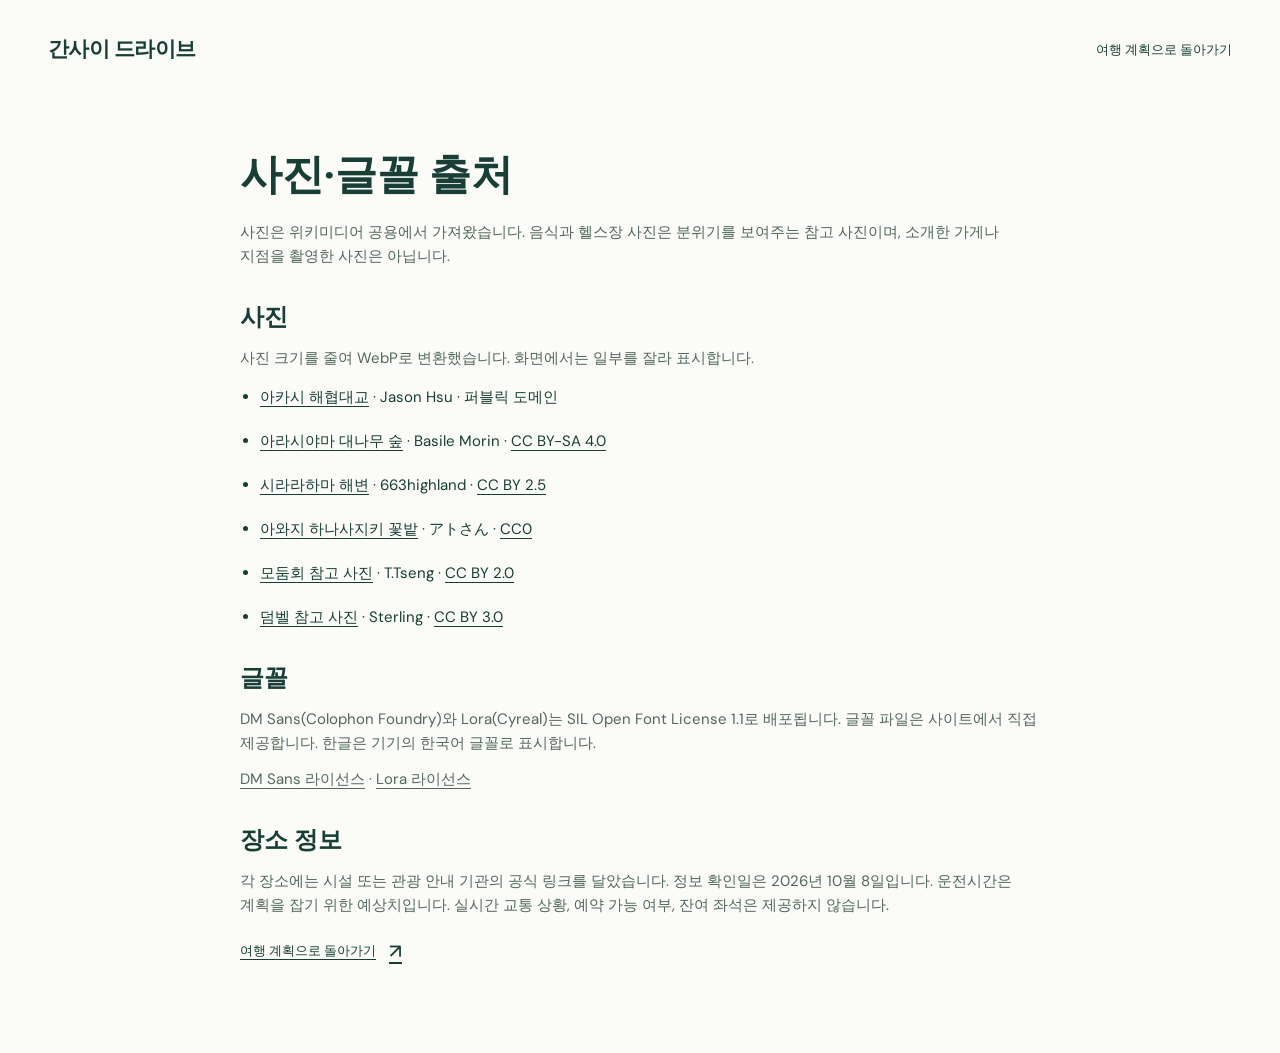
==== commit 0525a4e1: "Rewrite trip planner in plain Korean" ====
--- a/credits.html
+++ b/credits.html
@@ -1,3 +1,34 @@
 <!doctype html>
-<html lang="en"><head><meta charset="utf-8"><meta name="viewport" content="width=device-width, initial-scale=1"><meta name="theme-color" content="#174d42"><title>Credits — Kansai, together</title><link rel="icon" href="./assets/favicon.svg" type="image/svg+xml"><link rel="stylesheet" href="./styles.css"></head>
-<body><header class="site-header wrap"><a class="brand" href="./">Kansai, together.</a><a class="text-link" href="./">Back to your trip</a></header><main class="wrap credits-page"><h1>The views behind the trip.</h1><p>Destination photographs come from Wikimedia Commons. Food and gym photographs are labeled inspiration, rather than photographs of the listed venues.</p><h2>Photography</h2><ul><li><a href="https://commons.wikimedia.org/wiki/File:Akashi-Kaiky%C5%8D_Bridge.jpg">Akashi-Kaikyō Bridge.jpg</a> by Jason Hsu — Public domain.<br><small>Resized, converted to WebP; displayed with a crop.</small></li><li><a href="https://commons.wikimedia.org/wiki/File:Bamboo_Forest,_Arashiyama,_Kyoto,_Japan.jpg">Bamboo Forest, Arashiyama, Kyoto, Japan.jpg</a> by Basile Morin — <a href="https://creativecommons.org/licenses/by-sa/4.0">CC BY-SA 4.0</a>.<br><small>Resized, converted to WebP; displayed with a crop.</small></li><li><a href="https://commons.wikimedia.org/wiki/File:131221_Shirarahama_Beach_Shirahama_Wakayama_pref_Japan07s3bs.jpg">131221 Shirarahama Beach Shirahama Wakayama pref Japan07s3bs.jpg</a> by 663highland — <a href="https://creativecommons.org/licenses/by/2.5">CC BY 2.5</a>.<br><small>Resized, converted to WebP; displayed with a crop.</small></li><li><a href="https://commons.wikimedia.org/wiki/File:Hyogo_Prefectural_Awaji_Hanasajiki_Park-Antirrhinum_majus.jpg">Hyogo Prefectural Awaji Hanasajiki Park-Antirrhinum majus.jpg</a> by アトさん — <a href="http://creativecommons.org/publicdomain/zero/1.0/deed.en">CC0</a>.<br><small>Resized, converted to WebP; displayed with a crop.</small></li><li><a href="https://commons.wikimedia.org/wiki/File:Deluxe_sashimi_platter_01.jpg">Deluxe sashimi platter 01.jpg</a> by T.Tseng — <a href="https://creativecommons.org/licenses/by/2.0">CC BY 2.0</a>.<br><small>Resized, converted to WebP; displayed with a crop.</small></li><li><a href="https://commons.wikimedia.org/wiki/File:Gym_Dumbbells_For_Working_Out_(193383405).jpeg">Gym Dumbbells For Working Out (193383405).jpeg</a> by Sterling — <a href="https://creativecommons.org/licenses/by/3.0">CC BY 3.0</a>.<br><small>Resized, converted to WebP; displayed with a crop.</small></li></ul><h2>Typography</h2><p>DM Sans by Colophon Foundry and Lora by Cyreal are distributed under the SIL Open Font License 1.1. Fonts are served locally.</p><p><a href="./assets/DM-Sans-OFL.txt">DM Sans license</a> · <a href="./assets/Lora-OFL.txt">Lora license</a></p><h2>Place information</h2><p>Each place in the planner links to its official venue or tourism source. Information was checked on 8 October 2026. Driving times are planning estimates; this page does not include live traffic, bookings, or availability.</p><a class="text-link" href="./">Back to the road trip <span aria-hidden="true">↗</span></a></main></body></html>+<html lang="ko">
+<head>
+  <meta charset="utf-8">
+  <meta name="viewport" content="width=device-width, initial-scale=1">
+  <meta name="theme-color" content="#174d42">
+  <title>사진·글꼴 출처 | 간사이 드라이브</title>
+  <link rel="icon" href="./assets/favicon.svg" type="image/svg+xml">
+  <link rel="stylesheet" href="./styles.css?v=20261008-ko">
+</head>
+<body>
+  <header class="site-header wrap"><a class="brand" href="./">간사이 드라이브</a><a class="text-link" href="./">여행 계획으로 돌아가기</a></header>
+  <main class="wrap credits-page">
+    <h1>사진·글꼴 출처</h1>
+    <p>사진은 위키미디어 공용에서 가져왔습니다. 음식과 헬스장 사진은 분위기를 보여주는 참고 사진이며, 소개한 가게나 지점을 촬영한 사진은 아닙니다.</p>
+    <h2>사진</h2>
+    <p>사진 크기를 줄여 WebP로 변환했습니다. 화면에서는 일부를 잘라 표시합니다.</p>
+    <ul>
+      <li><a href="https://commons.wikimedia.org/wiki/File:Akashi-Kaiky%C5%8D_Bridge.jpg">아카시 해협대교</a> · Jason Hsu · 퍼블릭 도메인</li>
+      <li><a href="https://commons.wikimedia.org/wiki/File:Bamboo_Forest,_Arashiyama,_Kyoto,_Japan.jpg">아라시야마 대나무 숲</a> · Basile Morin · <a href="https://creativecommons.org/licenses/by-sa/4.0">CC BY-SA 4.0</a></li>
+      <li><a href="https://commons.wikimedia.org/wiki/File:131221_Shirarahama_Beach_Shirahama_Wakayama_pref_Japan07s3bs.jpg">시라라하마 해변</a> · 663highland · <a href="https://creativecommons.org/licenses/by/2.5">CC BY 2.5</a></li>
+      <li><a href="https://commons.wikimedia.org/wiki/File:Hyogo_Prefectural_Awaji_Hanasajiki_Park-Antirrhinum_majus.jpg">아와지 하나사지키 꽃밭</a> · アトさん · <a href="http://creativecommons.org/publicdomain/zero/1.0/deed.en">CC0</a></li>
+      <li><a href="https://commons.wikimedia.org/wiki/File:Deluxe_sashimi_platter_01.jpg">모둠회 참고 사진</a> · T.Tseng · <a href="https://creativecommons.org/licenses/by/2.0">CC BY 2.0</a></li>
+      <li><a href="https://commons.wikimedia.org/wiki/File:Gym_Dumbbells_For_Working_Out_(193383405).jpeg">덤벨 참고 사진</a> · Sterling · <a href="https://creativecommons.org/licenses/by/3.0">CC BY 3.0</a></li>
+    </ul>
+    <h2>글꼴</h2>
+    <p>DM Sans(Colophon Foundry)와 Lora(Cyreal)는 SIL Open Font License 1.1로 배포됩니다. 글꼴 파일은 사이트에서 직접 제공합니다. 한글은 기기의 한국어 글꼴로 표시합니다.</p>
+    <p><a href="./assets/DM-Sans-OFL.txt">DM Sans 라이선스</a> · <a href="./assets/Lora-OFL.txt">Lora 라이선스</a></p>
+    <h2>장소 정보</h2>
+    <p>각 장소에는 시설 또는 관광 안내 기관의 공식 링크를 달았습니다. 정보 확인일은 2026년 10월 8일입니다. 운전시간은 계획을 잡기 위한 예상치입니다. 실시간 교통 상황, 예약 가능 여부, 잔여 좌석은 제공하지 않습니다.</p>
+    <a class="text-link" href="./">여행 계획으로 돌아가기 <span aria-hidden="true">↗</span></a>
+  </main>
+</body>
+</html>
--- a/styles.css
+++ b/styles.css
@@ -54,9 +54,11 @@
   margin: 0;
   background: var(--ground);
   color: var(--ink);
-  font-family: "DM Sans",sans-serif;
+  font-family: "DM Sans","Apple SD Gothic Neo","Malgun Gothic",sans-serif;
   font-size: 15px;
   line-height: 1.6;
+  word-break: keep-all;
+  overflow-wrap: anywhere;
   -webkit-font-smoothing: antialiased
 }
 
@@ -317,7 +319,7 @@
 }
 
 .saved-count {
-  font-size: 11px;
+  font-size: 12px;
   background: var(--mint);
   border-radius: 50%;
   min-width: 22px;
@@ -340,14 +342,15 @@
 }
 
 .hero h1 {
-  font-size: clamp(46px,5.25vw,74px);
+  font-size: clamp(42px,4.4vw,64px);
   letter-spacing: -.025em;
   line-height: 1.08
 }
 
 .hero h1 em {
-  font-family: Lora,serif;
-  font-weight: 500;
+  font-family: inherit;
+  font-style: normal;
+  font-weight: 700;
   color: var(--accent);
   font-size: .96em;
   letter-spacing: -.025em
@@ -372,7 +375,7 @@
   align-items: center;
   gap: 8px;
   margin-top: 27px;
-  font-size: 11px;
+  font-size: 12px;
   color: var(--muted)
 }
 
@@ -419,7 +422,7 @@
   display: flex;
   gap: 7px;
   align-items: center;
-  font-size: 11px;
+  font-size: 12px;
   color: #f0f7ee
 }
 
@@ -428,26 +431,6 @@
   width: 15px
 }
 
-.photo-stamp {
-  position: absolute;
-  right: 24px;
-  top: 22px;
-  width: 82px;
-  height: 82px;
-  display: flex;
-  align-items: center;
-  justify-content: center;
-  flex-direction: column;
-  text-align: center;
-  border-radius: 50%;
-  background: #e6f1d1;
-  color: var(--green);
-  font-size: 11px;
-  line-height: 1.4;
-  letter-spacing: .045em;
-  font-weight: 700;
-  transform: rotate(12deg)
-}
 
 .trip-strip {
   display: grid;
@@ -486,8 +469,8 @@
 }
 
 .trip-strip small {
-  font-size: 11px;
-  letter-spacing: .08em;
+  font-size: 12px;
+  letter-spacing: normal;
   color: var(--muted)
 }
 
@@ -556,7 +539,7 @@
   padding: 6px 9px;
   background: white;
   color: var(--ink);
-  font-size: 11px;
+  font-size: 12px;
   font-weight: 500
 }
 
@@ -580,7 +563,7 @@
 
 .route-mood {
   color: var(--accent);
-  font-size: 11px;
+  font-size: 12px;
   font-weight: 500;
   margin-bottom: 7px
 }
@@ -592,7 +575,7 @@
 }
 
 .route-card p {
-  font-size: 13px;
+  font-size: 14px;
   line-height: 1.75;
   color: var(--muted);
   margin-bottom: 22px
@@ -602,7 +585,7 @@
   display: flex;
   align-items: center;
   gap: 7px;
-  font-size: 11px;
+  font-size: 12px;
   margin-top: auto;
   padding-top: 15px;
   border-top: 1px solid var(--line);
@@ -618,11 +601,11 @@
 .route-drive>span {
   color: var(--muted);
   margin-left: auto;
-  font-size: 11px
+  font-size: 12px
 }
 
 .fine-print {
-  font-size: 11px;
+  font-size: 14px;
   color: var(--muted);
   margin-top: 17px;
   max-width: 100ch
@@ -677,7 +660,7 @@
 
 .day-tabs small {
   display: block;
-  font-size: 11px;
+  font-size: 12px;
   margin-top: 5px
 }
 
@@ -686,7 +669,7 @@
 }
 
 .day-location {
-  font-size: 11px;
+  font-size: 12px;
   color: var(--accent)
 }
 
@@ -701,7 +684,7 @@
   gap: 7px;
   align-items: center;
   color: var(--muted);
-  font-size: 11px;
+  font-size: 12px;
   margin-top: 13px;
   font-variant-numeric: tabular-nums
 }
@@ -712,7 +695,7 @@
 }
 
 .day-drive small {
-  font-size: 11px
+  font-size: 12px
 }
 
 .timeline {
@@ -757,7 +740,7 @@
 }
 
 .stop-time {
-  font-size: 11px;
+  font-size: 12px;
   color: var(--muted)
 }
 
@@ -784,7 +767,7 @@
 }
 
 .timeline p {
-  font-size: 12px;
+  font-size: 14px;
   color: var(--muted);
   line-height: 1.75;
   margin-top: 7px;
@@ -808,7 +791,7 @@
 
 .day-stay small {
   color: var(--muted);
-  font-size: 11px;
+  font-size: 12px;
   margin-left: auto;
   font-weight: 400
 }
@@ -881,7 +864,7 @@
 }
 
 .route-node small {
-  font-size: 11px;
+  font-size: 12px;
   color: #456750;
   margin-left: auto
 }
@@ -913,8 +896,8 @@
 }
 
 .night-list small {
-  font-size: 11px;
-  letter-spacing: .08em;
+  font-size: 12px;
+  letter-spacing: normal;
   color: #46664f
 }
 
@@ -924,7 +907,7 @@
 }
 
 .route-tip {
-  font-size: 11px;
+  font-size: 14px;
   line-height: 1.8;
   color: #46664f;
   margin-block: 18px
@@ -933,14 +916,14 @@
 .map-button {
   width: 100%;
   min-height: 44px;
-  font-size: 11px;
+  font-size: 12px;
   padding: 11px 12px;
   justify-content: space-between
 }
 
 .map-note {
   text-align: center;
-  font-size: 11px;
+  font-size: 12px;
   color: #46664f;
   margin-top: 9px
 }
@@ -1026,7 +1009,7 @@
   background: linear-gradient(transparent,rgba(9,27,23,.78));
   color: white;
   padding: 32px 18px 13px;
-  font-size: 11px
+  font-size: 12px
 }
 
 .place-body {
@@ -1046,7 +1029,7 @@
 }
 
 .category-label {
-  font-size: 11px;
+  font-size: 12px;
   font-weight: 500;
   border-radius: 4px;
   padding: 3px 7px;
@@ -1108,7 +1091,7 @@
   display: flex;
   align-items: center;
   gap: 5px;
-  font-size: 11px;
+  font-size: 12px;
   color: var(--muted);
   margin-top: 10px
 }
@@ -1120,13 +1103,13 @@
 
 .place-body>p:not(.place-note) {
   color: var(--muted);
-  font-size: 12px;
+  font-size: 14px;
   line-height: 1.8;
   margin-top: 15px
 }
 
 .place-note {
-  font-size: 11px;
+  font-size: 14px;
   line-height: 1.75;
   color: var(--muted);
   margin-top: 15px;
@@ -1143,7 +1126,7 @@
   display: flex;
   justify-content: space-between;
   gap: 16px;
-  font-size: 11px;
+  font-size: 12px;
   font-weight: 500;
   margin-top: auto
 }
@@ -1210,7 +1193,7 @@
 }
 
 .source-note {
-  font-size: 11px;
+  font-size: 14px;
   line-height: 1.8;
   color: var(--muted);
   max-width: 110ch;
@@ -1230,7 +1213,7 @@
 }
 
 .empty-state p {
-  font-size: 13px;
+  font-size: 14px;
   margin: 13px auto 22px;
   color: var(--muted);
   max-width: 60ch
@@ -1251,7 +1234,7 @@
 
 .before-copy>p {
   color: var(--muted);
-  font-size: 13px;
+  font-size: 14px;
   margin-top: 17px;
   line-height: 1.8
 }
@@ -1292,7 +1275,7 @@
 }
 
 .checklist small {
-  font-size: 11px;
+  font-size: 14px;
   line-height: 1.75;
   color: var(--muted)
 }
@@ -1316,7 +1299,7 @@
 }
 
 .site-footer p,.site-footer>a:last-child {
-  font-size: 11px;
+  font-size: 12px;
   color: var(--muted)
 }
 
@@ -1448,7 +1431,7 @@
     gap: 10px
   }
   .trip-strip small {
-    font-size: 11px
+    font-size: 12px
   }
   .trip-strip strong {
     font-size: 12px
@@ -1516,7 +1499,7 @@
   }
   .hero-note {
     margin-top: 16px;
-    font-size: 11px
+    font-size: 12px
   }
   .hero-copy>p {
     margin-top: 18px
@@ -1530,13 +1513,7 @@
   .hero-photo figcaption>span:first-child {
     font-size: 16px
   }
-  .photo-stamp {
-    width: 68px;
-    height: 68px;
-    font-size: 11px;
-    right: 16px;
-    top: 16px
-  }
+
   .trip-strip {
     grid-template-columns: 1fr 1fr;
     gap: 20px
@@ -1553,7 +1530,7 @@
     font-size: 13px
   }
   .trip-strip small {
-    font-size: 11px
+    font-size: 12px
   }
   .section-space {
     padding-block: 55px
@@ -1565,7 +1542,7 @@
     font-size: 13px
   }
   .section-aside {
-    font-size: 11px
+    font-size: 12px
   }
   .routes-section .section-aside {
     display: none
@@ -1586,20 +1563,20 @@
     font-size: 18px
   }
   .route-card p {
-    font-size: 12px
+    font-size: 14px
   }
   .route-drive {
-    font-size: 11px;
+    font-size: 12px;
     gap: 5px
   }
   .route-choice {
-    font-size: 11px;
+    font-size: 12px;
     top: 11px;
     left: 11px;
     padding: 5px 7px
   }
   .route-mood {
-    font-size: 11px
+    font-size: 12px
   }
   .itinerary-layout {
     grid-template-columns: minmax(0,1fr) 240px;
@@ -1628,7 +1605,7 @@
     margin-left: 0
   }
   .filter {
-    font-size: 11px;
+    font-size: 12px;
     padding-inline: 13px
   }
   .before-section {
@@ -1672,7 +1649,7 @@
     min-height: 40px
   }
   .saved-button>span:not(.saved-count) {
-    font-size: 11px
+    font-size: 12px
   }
   .saved-count {
     min-width: 19px;
@@ -1681,7 +1658,7 @@
   .site-header nav {
     gap: 26px;
     justify-content: space-between;
-    font-size: 11px;
+    font-size: 12px;
     margin-top: 12px;
     padding-top: 5px
   }
@@ -1714,11 +1691,11 @@
     min-height: 46px
   }
   .hero-actions .text-link {
-    font-size: 11px;
+    font-size: 12px;
     gap: 7px
   }
   .hero-note {
-    font-size: 11px;
+    font-size: 12px;
     margin-top: 18px
   }
   .hero-photo {
@@ -1731,10 +1708,7 @@
   .hero-photo figcaption>span:first-child {
     font-size: 18px
   }
-  .photo-stamp {
-    width: 68px;
-    height: 68px
-  }
+
   .trip-strip {
     padding-block: 22px;
     gap: 22px 12px
@@ -1750,8 +1724,8 @@
     height: 19px
   }
   .trip-strip small {
-    font-size: 11px;
-    letter-spacing: .06em
+    font-size: 12px;
+    letter-spacing: normal
   }
   .trip-strip strong {
     font-size: 12px
@@ -1791,23 +1765,23 @@
     margin-bottom: 10px
   }
   .route-card p {
-    font-size: 13px;
+    font-size: 14px;
     margin-bottom: 18px
   }
   .route-mood {
-    font-size: 11px
+    font-size: 12px
   }
   .route-drive {
-    font-size: 11px
+    font-size: 12px
   }
   .route-choice {
     top: 14px;
     left: 14px;
-    font-size: 11px;
+    font-size: 12px;
     padding: 6px 9px
   }
   .fine-print {
-    font-size: 11px;
+    font-size: 14px;
     line-height: 1.8
   }
   .itinerary-section {
@@ -1818,7 +1792,7 @@
     margin-bottom: 21px
   }
   .itinerary-section .section-heading .button {
-    font-size: 11px;
+    font-size: 12px;
     min-height: 40px;
     padding: 9px 13px
   }
@@ -1837,13 +1811,13 @@
     font-size: 13px
   }
   .day-tabs small {
-    font-size: 11px
+    font-size: 12px
   }
   .day-heading h3 {
     font-size: 23px
   }
   .timeline p {
-    font-size: 12px;
+    font-size: 14px;
     max-width: 60ch
   }
   .timeline li {
@@ -1851,7 +1825,7 @@
     gap: 20px
   }
   .day-stay {
-    font-size: 11px
+    font-size: 12px
   }
   .route-summary {
     width: 100%;
@@ -1870,7 +1844,7 @@
     flex-direction: column;
     gap: 7px;
     align-items: flex-start;
-    font-size: 11px;
+    font-size: 12px;
     min-height: 50px
   }
   .route-node::before {
@@ -1886,10 +1860,10 @@
   }
   .route-node small {
     margin: 0;
-    font-size: 11px
+    font-size: 12px
   }
   .route-node strong {
-    font-size: 11px
+    font-size: 12px
   }
   .night-list {
     flex-direction: row;
@@ -1901,7 +1875,7 @@
     gap: 8px
   }
   .night-list strong {
-    font-size: 11px
+    font-size: 12px
   }
   .map-button {
     justify-content: center;
@@ -1921,10 +1895,10 @@
     font-size: 22px
   }
   .place-body>p:not(.place-note) {
-    font-size: 13px
+    font-size: 14px
   }
   .place-note {
-    font-size: 11px
+    font-size: 14px
   }
   .place-links {
     font-size: 12px
@@ -1940,17 +1914,17 @@
     margin-bottom: 4px
   }
   .place-area {
-    font-size: 11px
+    font-size: 12px
   }
   .category-label {
-    font-size: 11px
+    font-size: 12px
   }
   .places-section .section-heading {
     display: block
   }
   .places-section .section-aside {
     margin-top: 14px;
-    font-size: 11px
+    font-size: 12px
   }
   .filter-bar {
     gap: 8px;
@@ -1959,7 +1933,7 @@
   .filter {
     padding: 9px 12px;
     min-height: 44px;
-    font-size: 11px
+    font-size: 12px
   }
   .filter svg {
     width: 15px;
@@ -1972,7 +1946,7 @@
     margin-top: 3px
   }
   .source-note {
-    font-size: 11px;
+    font-size: 14px;
     line-height: 1.9
   }
   #place-gold-osaka .place-body {
@@ -1999,7 +1973,7 @@
     font-size: 30px
   }
   .before-copy>p {
-    font-size: 12px
+    font-size: 14px
   }
   .before-copy .text-link {
     margin-top: 14px
@@ -2015,7 +1989,7 @@
     font-size: 13px
   }
   .checklist small {
-    font-size: 11px
+    font-size: 14px
   }
   .site-footer {
     padding-block: 24px;
@@ -2025,13 +1999,13 @@
     font-size: 15px
   }
   .site-footer>a:last-child {
-    font-size: 11px
+    font-size: 12px
   }
   .site-footer p {
-    font-size: 11px
+    font-size: 12px
   }
   .toast {
-    font-size: 11px;
+    font-size: 12px;
     padding: 12px 16px;
     bottom: 15px
   }
@@ -2057,7 +2031,7 @@
   body {
     background: white;
     color: #183e36;
-    font-size: 11px
+    font-size: 12px
   }
   .wrap {
     width: 100%
@@ -2142,7 +2116,7 @@
     padding-bottom: 15px
   }
   .timeline p {
-    font-size: 11px
+    font-size: 12px
   }
   .day-heading h3 {
     font-size: 20px
@@ -2154,6 +2128,6 @@
     text-decoration: none
   }
   .source-note {
-    font-size: 11px
-  }
-}
+    font-size: 12px
+  }
+}
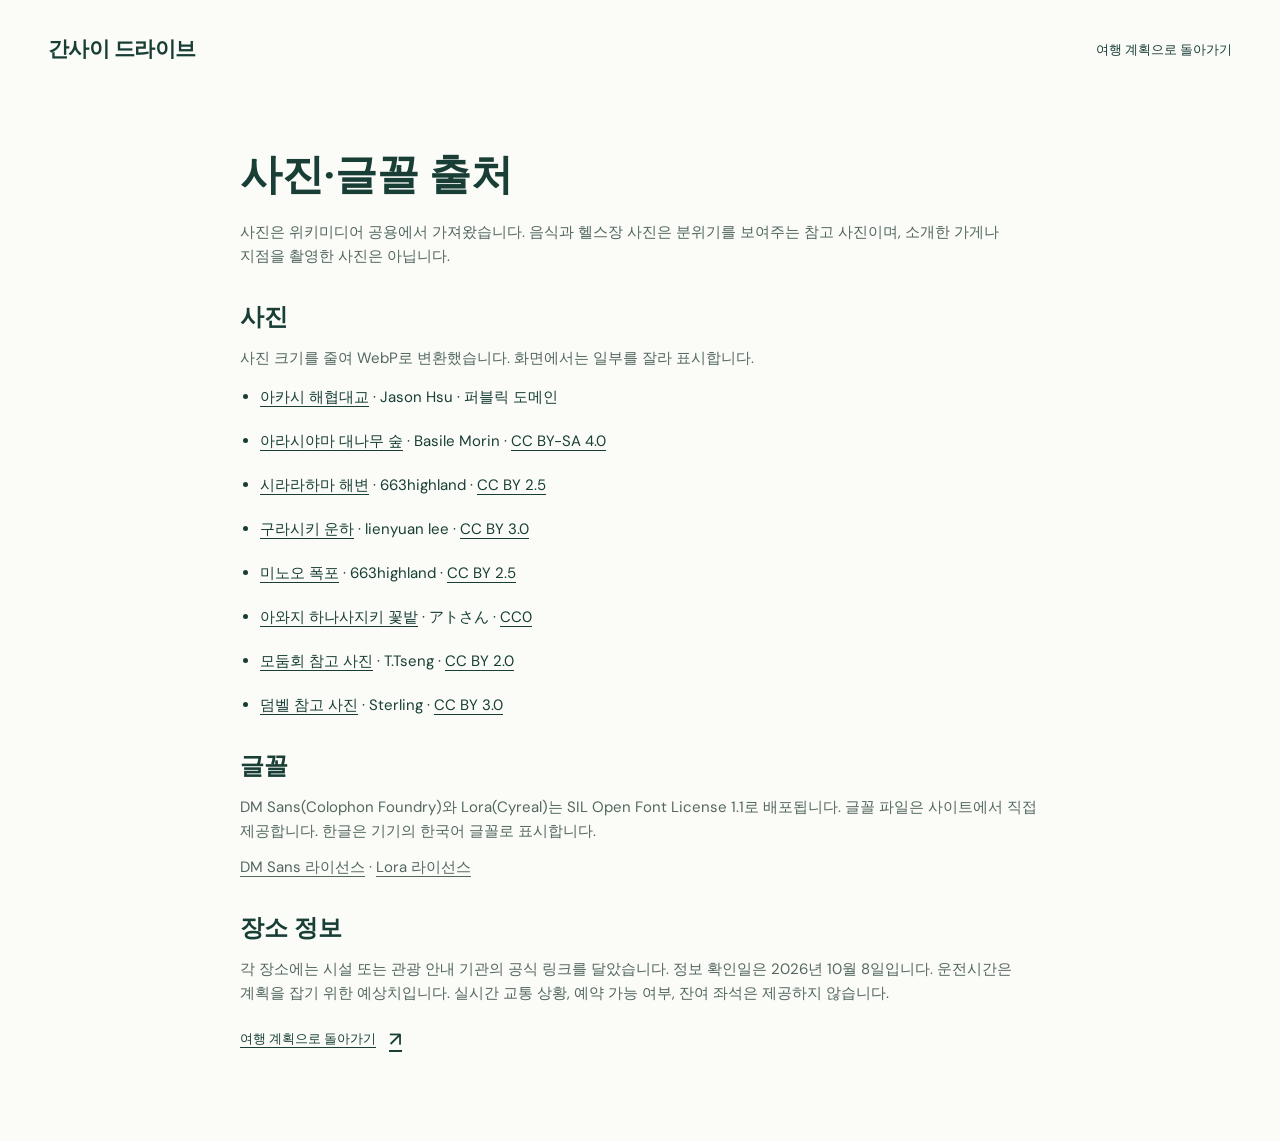
==== commit 50f48d4c: "Add Kurashiki and Minoh road trip routes Co-Authored-By: Claude Opus 5.5 <noreply@anthropic.com>" ====
--- a/credits.html
+++ b/credits.html
@@ -6,7 +6,7 @@
   <meta name="theme-color" content="#174d42">
   <title>사진·글꼴 출처 | 간사이 드라이브</title>
   <link rel="icon" href="./assets/favicon.svg" type="image/svg+xml">
-  <link rel="stylesheet" href="./styles.css?v=20261008-ko">
+  <link rel="stylesheet" href="./styles.css?v=20261011-ko">
 </head>
 <body>
   <header class="site-header wrap"><a class="brand" href="./">간사이 드라이브</a><a class="text-link" href="./">여행 계획으로 돌아가기</a></header>
@@ -19,6 +19,8 @@
       <li><a href="https://commons.wikimedia.org/wiki/File:Akashi-Kaiky%C5%8D_Bridge.jpg">아카시 해협대교</a> · Jason Hsu · 퍼블릭 도메인</li>
       <li><a href="https://commons.wikimedia.org/wiki/File:Bamboo_Forest,_Arashiyama,_Kyoto,_Japan.jpg">아라시야마 대나무 숲</a> · Basile Morin · <a href="https://creativecommons.org/licenses/by-sa/4.0">CC BY-SA 4.0</a></li>
       <li><a href="https://commons.wikimedia.org/wiki/File:131221_Shirarahama_Beach_Shirahama_Wakayama_pref_Japan07s3bs.jpg">시라라하마 해변</a> · 663highland · <a href="https://creativecommons.org/licenses/by/2.5">CC BY 2.5</a></li>
+      <li><a href="https://commons.wikimedia.org/wiki/File:Kurashiki_Canal_%E5%80%89%E6%95%B7%E5%B7%9D_-_panoramio.jpg">구라시키 운하</a> · lienyuan lee · <a href="https://creativecommons.org/licenses/by/3.0">CC BY 3.0</a></li>
+      <li><a href="https://commons.wikimedia.org/wiki/File:Minoh_Falls_Minoh_Osaka_pref_Japan05s5.jpg">미노오 폭포</a> · 663highland · <a href="https://creativecommons.org/licenses/by/2.5">CC BY 2.5</a></li>
       <li><a href="https://commons.wikimedia.org/wiki/File:Hyogo_Prefectural_Awaji_Hanasajiki_Park-Antirrhinum_majus.jpg">아와지 하나사지키 꽃밭</a> · アトさん · <a href="http://creativecommons.org/publicdomain/zero/1.0/deed.en">CC0</a></li>
       <li><a href="https://commons.wikimedia.org/wiki/File:Deluxe_sashimi_platter_01.jpg">모둠회 참고 사진</a> · T.Tseng · <a href="https://creativecommons.org/licenses/by/2.0">CC BY 2.0</a></li>
       <li><a href="https://commons.wikimedia.org/wiki/File:Gym_Dumbbells_For_Working_Out_(193383405).jpeg">덤벨 참고 사진</a> · Sterling · <a href="https://creativecommons.org/licenses/by/3.0">CC BY 3.0</a></li>
--- a/styles.css
+++ b/styles.css
@@ -16,14 +16,6 @@
   font-family: "DM Sans";
   src: url("./assets/dm-sans-bold.ttf") format("truetype");
   font-weight: 700;
-  font-display: swap
-}
-
-@font-face {
-  font-family: Lora;
-  src: url("./assets/lora-italic.ttf") format("truetype");
-  font-weight: 500;
-  font-style: italic;
   font-display: swap
 }
 
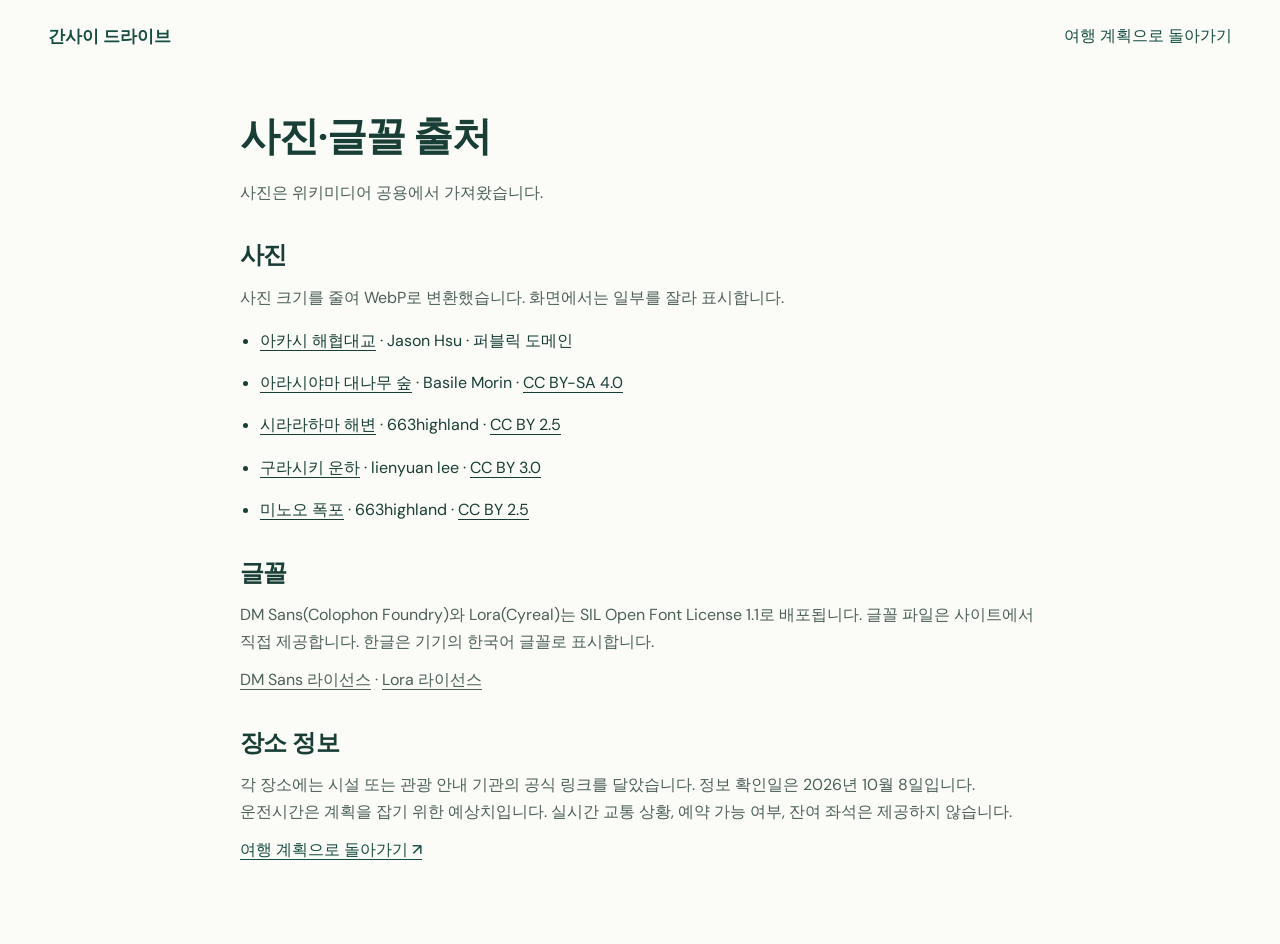
==== commit c019b47f: "Refocus planner on route recommendations Remove rental-car prep, checklist, saving, and day tabs. Le" ====
--- a/credits.html
+++ b/credits.html
@@ -6,13 +6,13 @@
   <meta name="theme-color" content="#174d42">
   <title>사진·글꼴 출처 | 간사이 드라이브</title>
   <link rel="icon" href="./assets/favicon.svg" type="image/svg+xml">
-  <link rel="stylesheet" href="./styles.css?v=20261011-ko">
+  <link rel="stylesheet" href="./styles.css?v=20261011-b">
 </head>
 <body>
   <header class="site-header wrap"><a class="brand" href="./">간사이 드라이브</a><a class="text-link" href="./">여행 계획으로 돌아가기</a></header>
   <main class="wrap credits-page">
     <h1>사진·글꼴 출처</h1>
-    <p>사진은 위키미디어 공용에서 가져왔습니다. 음식과 헬스장 사진은 분위기를 보여주는 참고 사진이며, 소개한 가게나 지점을 촬영한 사진은 아닙니다.</p>
+    <p>사진은 위키미디어 공용에서 가져왔습니다.</p>
     <h2>사진</h2>
     <p>사진 크기를 줄여 WebP로 변환했습니다. 화면에서는 일부를 잘라 표시합니다.</p>
     <ul>
@@ -21,9 +21,6 @@
       <li><a href="https://commons.wikimedia.org/wiki/File:131221_Shirarahama_Beach_Shirahama_Wakayama_pref_Japan07s3bs.jpg">시라라하마 해변</a> · 663highland · <a href="https://creativecommons.org/licenses/by/2.5">CC BY 2.5</a></li>
       <li><a href="https://commons.wikimedia.org/wiki/File:Kurashiki_Canal_%E5%80%89%E6%95%B7%E5%B7%9D_-_panoramio.jpg">구라시키 운하</a> · lienyuan lee · <a href="https://creativecommons.org/licenses/by/3.0">CC BY 3.0</a></li>
       <li><a href="https://commons.wikimedia.org/wiki/File:Minoh_Falls_Minoh_Osaka_pref_Japan05s5.jpg">미노오 폭포</a> · 663highland · <a href="https://creativecommons.org/licenses/by/2.5">CC BY 2.5</a></li>
-      <li><a href="https://commons.wikimedia.org/wiki/File:Hyogo_Prefectural_Awaji_Hanasajiki_Park-Antirrhinum_majus.jpg">아와지 하나사지키 꽃밭</a> · アトさん · <a href="http://creativecommons.org/publicdomain/zero/1.0/deed.en">CC0</a></li>
-      <li><a href="https://commons.wikimedia.org/wiki/File:Deluxe_sashimi_platter_01.jpg">모둠회 참고 사진</a> · T.Tseng · <a href="https://creativecommons.org/licenses/by/2.0">CC BY 2.0</a></li>
-      <li><a href="https://commons.wikimedia.org/wiki/File:Gym_Dumbbells_For_Working_Out_(193383405).jpeg">덤벨 참고 사진</a> · Sterling · <a href="https://creativecommons.org/licenses/by/3.0">CC BY 3.0</a></li>
     </ul>
     <h2>글꼴</h2>
     <p>DM Sans(Colophon Foundry)와 Lora(Cyreal)는 SIL Open Font License 1.1로 배포됩니다. 글꼴 파일은 사이트에서 직접 제공합니다. 한글은 기기의 한국어 글꼴로 표시합니다.</p>
--- a/styles.css
+++ b/styles.css
@@ -21,15 +21,17 @@
 
 :root {
   --ink: #183e36;
-  --muted: #53675f;
+  --muted: #4c6058;
   --green: #174d42;
   --accent: #256c58;
   --ground: #fbfcf8;
   --mint: #e7efe7;
+  --mint-deep: #d5e4d7;
   --line: #d9e2d9;
   --white: #fff;
+  --focus: #ba671e;
   --radius: 16px;
-  --ease: cubic-bezier(.16,1,.3,1)
+  --ease: cubic-bezier(.16, 1, .3, 1)
 }
 
 * {
@@ -38,7 +40,7 @@
 
 html {
   scroll-behavior: smooth;
-  scroll-padding-top: 24px;
+  scroll-padding-top: 16px;
   scrollbar-color: #789a88 var(--ground)
 }
 
@@ -46,9 +48,9 @@
   margin: 0;
   background: var(--ground);
   color: var(--ink);
-  font-family: "DM Sans","Apple SD Gothic Neo","Malgun Gothic",sans-serif;
-  font-size: 15px;
-  line-height: 1.6;
+  font-family: "DM Sans", "Apple SD Gothic Neo", "Malgun Gothic", sans-serif;
+  font-size: 16px;
+  line-height: 1.65;
   word-break: keep-all;
   overflow-wrap: anywhere;
   -webkit-font-smoothing: antialiased
@@ -65,49 +67,38 @@
   text-underline-offset: 4px
 }
 
-button,input {
+button {
   font: inherit;
   color: inherit;
-  caret-color: var(--green)
-}
-
-button {
-  cursor: pointer
-}
-
-button,a,input {
+  cursor: pointer;
   -webkit-tap-highlight-color: transparent
 }
 
-button:focus-visible,a:focus-visible,input:focus-visible,[tabindex="0"]:focus-visible {
-  outline: 3px solid #ba671e;
-  outline-offset: 5px
-}
-
-button:disabled {
-  opacity: .5;
-  cursor: default
+button:focus-visible, a:focus-visible {
+  outline: 3px solid var(--focus);
+  outline-offset: 4px
 }
 
 svg {
-  width: 22px;
-  height: 22px;
+  width: 20px;
+  height: 20px;
   flex-shrink: 0;
   fill: none;
   stroke: currentColor;
-  stroke-width: 1.6;
+  stroke-width: 1.7;
   stroke-linecap: round;
   stroke-linejoin: round
 }
 
-h1,h2,h3,h4,p,figure {
+h1, h2, h3, h4, p, figure, dl, dd {
   margin: 0
 }
 
-h1,h2,h3 {
-  line-height: 1.18;
+h1, h2, h3 {
+  line-height: 1.2;
   text-wrap: balance;
-  font-weight: 700
+  font-weight: 700;
+  letter-spacing: -.025em
 }
 
 p {
@@ -117,171 +108,76 @@
 img {
   display: block;
   width: 100%;
+  height: 100%;
   object-fit: cover
 }
 
+ol {
+  list-style: none;
+  margin: 0;
+  padding: 0
+}
+
 .wrap {
-  width: min(1200px,calc(100% - 96px));
+  width: min(1200px, calc(100% - 96px));
   margin-inline: auto
-}
-
-.section-space {
-  padding-block: 76px
-}
-
-.section-heading {
-  display: flex;
-  align-items: center;
-  justify-content: space-between;
-  gap: 24px;
-  margin-bottom: 30px
-}
-
-.section-heading h2 {
-  font-size: 34px;
-  letter-spacing: -.025em
-}
-
-.section-heading p {
-  margin-top: 11px;
-  color: var(--muted);
-  font-size: 15px
-}
-
-.section-aside {
-  display: flex;
-  align-items: center;
-  gap: 12px;
-  color: var(--muted);
-  font-size: 12px;
-  white-space: nowrap
-}
-
-.section-aside svg {
-  width: 18px
-}
-
-.button {
-  display: inline-flex;
-  align-items: center;
-  justify-content: center;
-  gap: 14px;
-  min-height: 48px;
-  padding: 13px 21px;
-  border-radius: 9px;
-  font-weight: 500;
-  font-size: 13px;
-  border: 0;
-  line-height: 1.4;
-  transition: background .2s,color .2s
-}
-
-.button svg {
-  width: 19px;
-  height: 19px
-}
-
-.primary {
-  background: var(--green);
-  color: var(--white)
-}
-
-.primary:hover {
-  background: #246d58
-}
-
-.outline {
-  background: transparent;
-  border: 1px solid #a5bcae;
-  color: var(--green)
-}
-
-.outline:hover {
-  background: #dbe8dc
-}
-
-.text-link {
-  font-size: 13px;
-  font-weight: 500;
-  display: inline-flex;
-  gap: 13px;
-  align-items: center;
-  min-height: 44px
-}
-
-.text-link:hover {
-  text-decoration: underline
-}
-
-.text-link span {
-  font-size: 20px
 }
 
 .sr-only {
   position: absolute;
   width: 1px;
   height: 1px;
-  padding: 0;
-  margin: -1px;
   overflow: hidden;
-  clip-path: inset(50%);
-  white-space: nowrap;
-  border: 0
+  clip: rect(0 0 0 0);
+  white-space: nowrap
 }
 
 .skip-link {
-  position: fixed;
-  z-index: 20;
-  top: 12px;
-  left: 12px;
-  padding: 10px 18px;
+  position: absolute;
+  left: 16px;
+  top: -60px;
+  z-index: 10;
   background: var(--green);
-  color: white;
-  transform: translateY(-200%)
+  color: var(--white);
+  padding: 10px 16px;
+  border-radius: 8px
 }
 
 .skip-link:focus {
-  transform: translateY(0)
-}
+  top: 16px
+}
+
+/* Header */
 
 .site-header {
   display: flex;
   align-items: center;
   justify-content: space-between;
-  min-height: 100px;
-  gap: 24px
+  gap: 24px;
+  padding-block: 22px
 }
 
 .brand {
   display: inline-flex;
   align-items: center;
-  gap: 11px;
-  font-size: 21px;
+  gap: 10px;
   font-weight: 700;
-  letter-spacing: -.025em;
-  white-space: nowrap
+  font-size: 17px;
+  color: var(--green)
 }
 
 .brand svg {
-  width: 35px;
-  height: 35px
-}
-
-.brand-comma,.brand-dot {
-  color: var(--accent)
+  width: 30px;
+  height: 30px;
+  stroke: none
 }
 
 .site-header nav {
   display: flex;
-  gap: 32px;
-  align-items: center;
-  margin-left: 40px;
-  font-size: 13px;
+  gap: 28px;
+  font-size: 15px;
+  font-weight: 500;
   color: var(--muted)
-}
-
-.site-header nav a {
-  padding-block: 12px
 }
 
 .site-header nav a:hover {
@@ -289,845 +185,539 @@
   text-decoration: underline
 }
 
-.saved-button {
-  display: flex;
-  align-items: center;
-  gap: 8px;
+/* Intro and route picker */
+
+.intro {
+  padding-block: 40px 64px
+}
+
+.intro-copy {
+  max-width: 760px;
+  margin-bottom: 36px
+}
+
+.intro h1 {
+  font-size: clamp(36px, 4.4vw, 58px);
+  line-height: 1.12
+}
+
+.intro h1 em {
+  font-style: normal;
+  color: var(--accent)
+}
+
+.intro-copy p {
+  margin-top: 18px;
+  font-size: 18px;
+  color: var(--muted)
+}
+
+.route-picker {
+  display: grid;
+  grid-template-columns: repeat(5, minmax(0, 1fr));
+  gap: 16px
+}
+
+.route-card {
+  display: flex;
+  flex-direction: column;
+  padding: 0;
+  text-align: left;
   border: 1px solid var(--line);
-  background: transparent;
-  padding: 8px 13px;
-  border-radius: 9px;
-  font-size: 12px;
-  min-height: 44px
-}
-
-.saved-button svg {
+  border-radius: var(--radius);
+  background: var(--white);
+  overflow: hidden;
+  transition: border-color .2s, box-shadow .3s var(--ease), transform .3s var(--ease)
+}
+
+.route-card:hover {
+  border-color: #9fbaa8;
+  transform: translateY(-2px);
+  box-shadow: 0 10px 24px -14px rgba(23, 77, 66, .45)
+}
+
+.route-card.selected {
+  border-color: var(--green);
+  box-shadow: 0 0 0 1px var(--green), 0 12px 28px -16px rgba(23, 77, 66, .55)
+}
+
+.route-image {
+  position: relative;
+  display: block;
+  aspect-ratio: 4 / 3
+}
+
+.route-check {
+  position: absolute;
+  top: 10px;
+  left: 10px;
+  display: inline-flex;
+  align-items: center;
+  gap: 4px;
+  padding: 4px 10px 4px 7px;
+  border-radius: 99px;
+  background: var(--green);
+  color: var(--white);
+  font-size: 13px;
+  font-weight: 700
+}
+
+.route-check svg {
+  width: 15px;
+  height: 15px;
+  stroke-width: 2.4
+}
+
+.route-card-body {
+  display: flex;
+  flex-direction: column;
+  gap: 4px;
+  padding: 16px 16px 18px;
+  flex: 1
+}
+
+.route-card strong {
+  font-size: 18px;
+  letter-spacing: -.02em;
+  line-height: 1.3
+}
+
+.route-mood {
+  font-size: 14px;
+  color: var(--muted);
+  line-height: 1.5
+}
+
+.route-drive {
+  display: flex;
+  align-items: center;
+  gap: 6px;
+  margin-top: auto;
+  padding-top: 12px;
+  font-size: 13px;
+  font-weight: 500;
+  color: var(--accent)
+}
+
+.route-drive svg {
   width: 17px;
   height: 17px
 }
 
-.saved-button:hover,.saved-button[aria-pressed="true"] {
-  background: var(--mint)
-}
-
-.saved-count {
-  font-size: 12px;
+/* Selected plan */
+
+.plan {
   background: var(--mint);
-  border-radius: 50%;
-  min-width: 22px;
-  height: 22px;
+  padding-block: 64px 72px
+}
+
+.plan-head {
   display: grid;
-  place-items: center;
-  font-variant-numeric: tabular-nums
-}
-
-.hero {
+  grid-template-columns: minmax(0, 5fr) minmax(0, 6fr);
+  gap: 48px;
+  align-items: center;
+  margin-bottom: 48px
+}
+
+.plan-photo {
+  aspect-ratio: 3 / 2;
+  border-radius: var(--radius)
+}
+
+.plan-copy h2 {
+  font-size: clamp(32px, 3.4vw, 44px)
+}
+
+.plan-description {
+  margin-top: 14px;
+  font-size: 18px;
+  line-height: 1.7;
+  max-width: 46ch
+}
+
+.plan-highlights {
+  display: flex;
+  flex-wrap: wrap;
+  gap: 8px;
+  margin-top: 20px
+}
+
+.plan-highlights span {
+  padding: 5px 12px;
+  border-radius: 99px;
+  background: var(--white);
+  font-size: 14px;
+  font-weight: 500;
+  color: var(--green)
+}
+
+.plan-facts {
+  margin-top: 26px;
+  border-top: 1px solid var(--mint-deep)
+}
+
+.plan-facts>div {
   display: grid;
-  grid-template-columns: 1fr 1fr;
-  align-items: center;
-  gap: 46px;
-  padding-block: 28px 40px
-}
-
-.hero-copy {
-  padding-bottom: 6px
-}
-
-.hero h1 {
-  font-size: clamp(42px,4.4vw,64px);
-  letter-spacing: -.025em;
-  line-height: 1.08
-}
-
-.hero h1 em {
-  font-family: inherit;
-  font-style: normal;
+  grid-template-columns: 84px 1fr;
+  gap: 16px;
+  padding-block: 14px;
+  border-bottom: 1px solid var(--mint-deep)
+}
+
+.plan-facts dt {
+  display: flex;
+  align-items: center;
+  gap: 6px;
+  align-self: start;
+  font-size: 14px;
   font-weight: 700;
-  color: var(--accent);
-  font-size: .96em;
-  letter-spacing: -.025em
-}
-
-.hero-copy>p {
-  margin-top: 25px;
+  color: var(--accent)
+}
+
+.plan-facts dt svg {
+  width: 17px;
+  height: 17px
+}
+
+.plan-facts dd {
+  font-size: 15px;
+  line-height: 1.65
+}
+
+.plan-facts dd span+span::before {
+  content: "·";
+  margin-inline: 8px;
+  color: var(--muted)
+}
+
+.button {
+  display: inline-flex;
+  align-items: center;
+  gap: 8px;
+  margin-top: 26px;
+  padding: 13px 20px;
+  border-radius: 10px;
+  background: var(--green);
+  color: var(--white);
+  font-size: 15px;
+  font-weight: 700;
+  transition: background .2s
+}
+
+.button:hover {
+  background: #0f3a31
+}
+
+.button svg {
+  width: 17px;
+  height: 17px
+}
+
+.days {
+  display: grid;
+  grid-template-columns: repeat(3, minmax(0, 1fr));
+  gap: 20px;
+  align-items: stretch
+}
+
+.day {
+  display: flex;
+  flex-direction: column;
+  padding: 26px 26px 22px;
+  border-radius: var(--radius);
+  background: var(--white)
+}
+
+.day-top {
+  display: flex;
+  align-items: center;
+  gap: 10px;
+  flex-wrap: wrap
+}
+
+.day-number {
+  padding: 3px 10px;
+  border-radius: 99px;
+  background: var(--green);
+  color: var(--white);
+  font-size: 13px;
+  font-weight: 700
+}
+
+.day-location {
+  font-size: 14px;
+  font-weight: 500;
+  color: var(--muted)
+}
+
+.day h3 {
+  margin-top: 14px;
+  font-size: 22px
+}
+
+.day-drive {
+  display: inline-flex;
+  align-items: center;
+  gap: 6px;
+  margin-top: 8px;
+  font-size: 14px;
+  color: var(--accent)
+}
+
+.day-drive svg {
+  width: 17px;
+  height: 17px
+}
+
+.stops {
+  margin-block: 22px 20px;
+  display: grid;
+  gap: 18px
+}
+
+.stops li {
+  display: grid;
+  grid-template-columns: 64px 1fr;
+  gap: 12px
+}
+
+.stop-time {
+  padding-top: 2px;
+  font-size: 13px;
+  font-weight: 700;
+  color: var(--accent)
+}
+
+.stops h4 {
   font-size: 16px;
-  line-height: 1.8;
+  line-height: 1.45
+}
+
+.stops h4 a {
+  display: inline-flex;
+  align-items: center;
+  gap: 4px;
+  text-decoration: underline;
+  text-decoration-color: #a9c3b1;
+  text-decoration-thickness: 1.5px
+}
+
+.stops h4 a:hover {
+  text-decoration-color: currentColor
+}
+
+.stops h4 svg {
+  width: 14px;
+  height: 14px
+}
+
+.stops p {
+  margin-top: 3px;
+  font-size: 15px;
+  line-height: 1.6;
   color: var(--muted)
 }
 
-.hero-actions {
-  display: flex;
-  align-items: center;
-  gap: 25px;
-  margin-top: 29px
-}
-
-.hero-note {
+.day-stay {
   display: flex;
   align-items: center;
   gap: 8px;
-  margin-top: 27px;
-  font-size: 12px;
+  margin-top: auto;
+  padding-top: 16px;
+  border-top: 1px solid var(--line);
+  font-size: 15px;
+  font-weight: 700;
+  color: var(--green)
+}
+
+.day-stay svg {
+  width: 18px;
+  height: 18px
+}
+
+.plan.arrive .plan-head, .plan.arrive .day {
+  animation: arrive .7s var(--ease) both
+}
+
+.plan.arrive .day:nth-child(2) {
+  animation-delay: .06s
+}
+
+.plan.arrive .day:nth-child(3) {
+  animation-delay: .12s
+}
+
+@keyframes arrive {
+  from {
+    opacity: .35;
+    transform: translateY(12px)
+  }
+}
+
+/* Places */
+
+.places {
+  padding-block: 72px 48px
+}
+
+.places-head {
+  display: flex;
+  align-items: end;
+  justify-content: space-between;
+  gap: 24px 40px;
+  flex-wrap: wrap;
+  margin-bottom: 28px
+}
+
+.places-head h2 {
+  font-size: 34px
+}
+
+.places-head p {
+  margin-top: 8px;
   color: var(--muted)
 }
 
-.little-dot {
-  width: 6px;
-  height: 6px;
-  border-radius: 50%;
-  background: #618d64
-}
-
-.hero-photo {
-  position: relative;
-  min-width: 0;
-  height: 410px;
-  overflow: hidden;
-  border-radius: var(--radius)
-}
-
-.hero-photo>img {
-  height: 100%;
-  object-position: 45% center
-}
-
-.hero-photo figcaption {
-  position: absolute;
-  bottom: 0;
-  left: 0;
-  right: 0;
-  padding: 55px 26px 26px;
-  background: linear-gradient(transparent,rgba(8,28,23,.76));
-  color: white;
+.filter-bar {
+  display: flex;
+  flex-wrap: wrap;
+  gap: 8px
+}
+
+.filter {
+  display: inline-flex;
+  align-items: center;
+  gap: 6px;
+  min-height: 42px;
+  padding: 8px 16px;
+  border: 1px solid var(--line);
+  border-radius: 99px;
+  background: var(--white);
+  font-size: 15px;
+  font-weight: 500
+}
+
+.filter span {
+  font-size: 13px;
+  color: var(--muted)
+}
+
+.filter:hover {
+  border-color: #9fbaa8
+}
+
+.filter[aria-pressed="true"] {
+  background: var(--green);
+  border-color: var(--green);
+  color: var(--white)
+}
+
+.filter[aria-pressed="true"] span {
+  color: #cfe3d6
+}
+
+.place-grid {
+  display: grid;
+  grid-template-columns: repeat(3, minmax(0, 1fr));
+  gap: 20px
+}
+
+.place-card {
   display: flex;
   flex-direction: column;
-  gap: 6px
-}
-
-.hero-photo figcaption>span:first-child {
-  font-size: 20px;
-  font-weight: 500;
-  letter-spacing: -.025em
-}
-
-.photo-location {
-  display: flex;
-  gap: 7px;
-  align-items: center;
-  font-size: 12px;
-  color: #f0f7ee
-}
-
-.photo-location svg {
-  height: 15px;
-  width: 15px
-}
-
-
-.trip-strip {
-  display: grid;
-  grid-template-columns: repeat(4,1fr);
-  border-block: 1px solid var(--line);
-  padding-block: 24px
-}
-
-.trip-strip>div {
-  display: flex;
-  align-items: center;
-  gap: 14px;
-  padding-inline: 25px;
-  border-right: 1px solid var(--line)
-}
-
-.trip-strip>div:first-child {
-  padding-left: 0
-}
-
-.trip-strip>div:last-child {
-  border: 0;
-  padding-right: 0
-}
-
-.trip-strip svg {
-  width: 23px;
-  height: 23px;
-  color: var(--accent)
-}
-
-.trip-strip span {
-  display: flex;
-  flex-direction: column;
-  gap: 3px
-}
-
-.trip-strip small {
-  font-size: 12px;
-  letter-spacing: normal;
-  color: var(--muted)
-}
-
-.trip-strip strong {
-  font-size: 14px;
-  font-weight: 500
-}
-
-.route-grid {
-  display: grid;
-  grid-template-columns: repeat(3,minmax(0,1fr));
-  gap: 22px
-}
-
-.route-card {
-  text-align: left;
-  padding: 0;
   border: 1px solid var(--line);
   border-radius: var(--radius);
-  overflow: hidden;
-  background: white;
-  transition: border-color .2s;
-  display: flex;
-  flex-direction: column
-}
-
-.route-card:hover {
-  border-color: var(--accent)
-}
-
-.route-card.selected {
-  border: 2px solid var(--green)
-}
-
-.route-card.selected .route-card-body {
-  padding: 22px 23px 23px
-}
-
-.route-card.selected .route-image {
-  margin: -1px -1px 0
-}
-
-.route-image {
-  height: 188px;
-  position: relative;
+  background: var(--white);
   overflow: hidden
 }
 
-.route-image img {
-  height: 100%;
-  transition: transform .4s var(--ease)
-}
-
-.route-card:hover .route-image img {
-  transform: scale(1.025)
-}
-
-.route-choice {
-  display: flex;
-  align-items: center;
-  gap: 6px;
-  position: absolute;
-  top: 15px;
-  left: 15px;
-  border-radius: 5px;
-  padding: 6px 9px;
-  background: white;
-  color: var(--ink);
-  font-size: 12px;
-  font-weight: 500
-}
-
-.selected .route-choice {
-  background: #e4efd8;
-  color: var(--green)
-}
-
-.route-choice svg {
-  height: 13px;
-  width: 13px;
-  stroke-width: 2
-}
-
-.route-card-body {
-  padding: 22px 24px 24px;
-  display: flex;
+.place-body {
+  display: flex;
+  flex-direction: column;
   flex: 1;
-  flex-direction: column
-}
-
-.route-mood {
-  color: var(--accent);
-  font-size: 12px;
-  font-weight: 500;
-  margin-bottom: 7px
-}
-
-.route-card h3 {
-  font-size: 21px;
-  letter-spacing: -.025em;
-  margin-bottom: 10px
-}
-
-.route-card p {
+  padding: 20px 22px 18px
+}
+
+.category-label {
+  width: fit-content;
+  padding: 2px 9px;
+  border-radius: 6px;
+  font-size: 13px;
+  font-weight: 700
+}
+
+.sights {
+  background: #e5eddf;
+  color: #3b5a2c
+}
+
+.food {
+  background: #f4eade;
+  color: #6e4a1d
+}
+
+.gyms {
+  background: #e7edf2;
+  color: #35566f
+}
+
+.place-card h3 {
+  margin-top: 10px;
+  font-size: 20px
+}
+
+.place-card h3 a:hover {
+  text-decoration: underline
+}
+
+.place-area {
+  display: flex;
+  align-items: center;
+  gap: 5px;
+  margin-top: 4px;
   font-size: 14px;
-  line-height: 1.75;
-  color: var(--muted);
-  margin-bottom: 22px
-}
-
-.route-drive {
-  display: flex;
-  align-items: center;
-  gap: 7px;
-  font-size: 12px;
-  margin-top: auto;
-  padding-top: 15px;
-  border-top: 1px solid var(--line);
-  font-variant-numeric: tabular-nums;
-  flex-wrap: wrap
-}
-
-.route-drive svg {
-  height: 15px;
-  width: 15px
-}
-
-.route-drive>span {
-  color: var(--muted);
-  margin-left: auto;
-  font-size: 12px
-}
-
-.fine-print {
+  color: var(--muted)
+}
+
+.place-area svg {
+  width: 15px;
+  height: 15px
+}
+
+.place-body>p {
+  margin-top: 12px;
+  font-size: 15px;
+  line-height: 1.7
+}
+
+.place-body>.place-note {
+  padding: 12px 14px;
+  border-radius: 10px;
+  background: #f3f6f1;
   font-size: 14px;
   color: var(--muted);
-  margin-top: 17px;
-  max-width: 100ch
-}
-
-.itinerary-section {
-  background: var(--mint);
-  padding-block: 62px 66px
-}
-
-.itinerary-section .section-heading {
-  margin-bottom: 34px
-}
-
-.itinerary-layout {
-  display: grid;
-  grid-template-columns: minmax(0,1fr) 300px;
-  gap: 54px
-}
-
-.day-tabs {
-  display: flex;
-  border-bottom: 1px solid #bdcfc0;
-  margin-bottom: 27px
-}
-
-.day-tabs button {
-  flex: 1;
-  border: 0;
-  border-bottom: 2px solid transparent;
-  background: transparent;
-  padding: 13px 16px 16px;
-  text-align: left;
-  color: var(--muted);
-  line-height: 1.4
-}
-
-.day-tabs button[aria-selected="true"] {
-  border-color: var(--green);
+  margin-bottom: 16px
+}
+
+.place-note a {
+  color: var(--green);
+  text-decoration: underline
+}
+
+.place-links {
+  display: flex;
+  gap: 20px;
+  margin-top: auto;
+  font-size: 14px;
+  font-weight: 700;
   color: var(--green)
-}
-
-.day-tabs button:hover {
-  background: #dce8dc
-}
-
-.day-tabs span {
-  display: block;
-  font-size: 14px;
-  font-weight: 700
-}
-
-.day-tabs small {
-  display: block;
-  font-size: 12px;
-  margin-top: 5px
-}
-
-.day-heading {
-  margin-bottom: 27px
-}
-
-.day-location {
-  font-size: 12px;
-  color: var(--accent)
-}
-
-.day-heading h3 {
-  font-size: 24px;
-  letter-spacing: -.025em;
-  margin-top: 7px
-}
-
-.day-drive {
-  display: flex;
-  gap: 7px;
-  align-items: center;
-  color: var(--muted);
-  font-size: 12px;
-  margin-top: 13px;
-  font-variant-numeric: tabular-nums
-}
-
-.day-drive svg {
-  height: 15px;
-  width: 15px
-}
-
-.day-drive small {
-  font-size: 12px
-}
-
-.timeline {
-  list-style: none;
-  margin: 0;
-  padding: 0
-}
-
-.timeline li {
-  position: relative;
-  display: flex;
-  gap: 24px;
-  padding: 0 0 26px 0
-}
-
-.timeline li::before {
-  content: "";
-  position: absolute;
-  left: 5px;
-  top: 10px;
-  bottom: 0;
-  border-left: 1px solid #b3c5b6
-}
-
-.timeline li:last-child::before {
-  display: none
-}
-
-.timeline-dot {
-  width: 11px;
-  height: 11px;
-  flex-shrink: 0;
-  border: 2px solid var(--accent);
-  border-radius: 50%;
-  background: var(--mint);
-  margin-top: 6px;
-  z-index: 1
-}
-
-.timeline li:first-child .timeline-dot {
-  background: var(--accent)
-}
-
-.stop-time {
-  font-size: 12px;
-  color: var(--muted)
-}
-
-.timeline h4 {
-  font-size: 15px;
-  font-weight: 500;
-  line-height: 1.4;
-  margin-top: 3px
-}
-
-.timeline h4 a {
-  display: inline-flex;
-  align-items: center;
-  gap: 7px
-}
-
-.timeline h4 a:hover {
-  text-decoration: underline
-}
-
-.timeline h4 svg {
-  width: 12px;
-  height: 12px
-}
-
-.timeline p {
-  font-size: 14px;
-  color: var(--muted);
-  line-height: 1.75;
-  margin-top: 7px;
-  max-width: 65ch
-}
-
-.day-stay {
-  display: flex;
-  align-items: center;
-  gap: 11px;
-  border-top: 1px solid #bdcfc0;
-  padding-top: 19px;
-  font-size: 12px;
-  font-weight: 500
-}
-
-.day-stay svg {
-  height: 17px;
-  width: 17px
-}
-
-.day-stay small {
-  color: var(--muted);
-  font-size: 12px;
-  margin-left: auto;
-  font-weight: 400
-}
-
-.route-summary {
-  background: #d9e8db;
-  border-radius: var(--radius);
-  padding: 26px;
-  align-self: start
-}
-
-.summary-heading {
-  display: flex;
-  justify-content: space-between;
-  align-items: center;
-  font-size: 15px;
-  font-weight: 500
-}
-
-.summary-heading svg {
-  width: 18px;
-  height: 18px
-}
-
-.route-line {
-  padding-block: 26px 24px;
-  animation: route-arrives .5s var(--ease)
-}
-
-.route-node {
-  position: relative;
-  display: flex;
-  align-items: center;
-  gap: 13px;
-  min-height: 38px;
-  font-size: 12px
-}
-
-.route-node::before {
-  content: "";
-  position: absolute;
-  left: 4px;
-  top: 24px;
-  bottom: -12px;
-  border-left: 1px dashed #709379
-}
-
-.route-node:last-child::before {
-  display: none
-}
-
-.route-node>span {
-  position: relative;
-  width: 9px;
-  height: 9px;
-  border-radius: 50%;
-  border: 2px solid #387359;
-  background: #d9e8db;
-  flex-shrink: 0;
-  z-index: 1
-}
-
-.route-node.endpoint>span {
-  background: var(--green);
-  border-color: var(--green)
-}
-
-.route-node strong {
-  font-weight: 500
-}
-
-.route-node small {
-  font-size: 12px;
-  color: #456750;
-  margin-left: auto
-}
-
-.night-list {
-  border-block: 1px solid #b5cbbb;
-  padding-block: 15px;
-  display: flex;
-  flex-direction: column;
-  gap: 16px
-}
-
-.night-list>div {
-  display: flex;
-  gap: 10px;
-  align-items: center
-}
-
-.night-list svg {
-  width: 16px;
-  height: 16px;
-  color: var(--accent)
-}
-
-.night-list span {
-  display: flex;
-  flex-direction: column;
-  gap: 3px
-}
-
-.night-list small {
-  font-size: 12px;
-  letter-spacing: normal;
-  color: #46664f
-}
-
-.night-list strong {
-  font-size: 12px;
-  font-weight: 500
-}
-
-.route-tip {
-  font-size: 14px;
-  line-height: 1.8;
-  color: #46664f;
-  margin-block: 18px
-}
-
-.map-button {
-  width: 100%;
-  min-height: 44px;
-  font-size: 12px;
-  padding: 11px 12px;
-  justify-content: space-between
-}
-
-.map-note {
-  text-align: center;
-  font-size: 12px;
-  color: #46664f;
-  margin-top: 9px
-}
-
-.filter-bar {
-  display: flex;
-  gap: 10px;
-  align-items: center;
-  flex-wrap: wrap;
-  margin-bottom: 28px
-}
-
-.filter {
-  display: flex;
-  gap: 7px;
-  align-items: center;
-  min-height: 43px;
-  padding: 9px 16px;
-  font-size: 12px;
-  background: transparent;
-  border: 1px solid var(--line);
-  border-radius: 7px;
-  white-space: nowrap;
-  transition: background .2s
-}
-
-.filter svg {
-  height: 16px;
-  width: 16px
-}
-
-.filter.active {
-  background: var(--green);
-  color: white;
-  border-color: var(--green)
-}
-
-.filter:not(.active):hover {
-  background: var(--mint)
-}
-
-.saved-filter {
-  margin-left: auto
-}
-
-.saved-filter[aria-pressed="true"] {
-  background: var(--green);
-  color: white;
-  border-color: var(--green)
-}
-
-.place-grid {
-  display: grid;
-  grid-template-columns: repeat(3,minmax(0,1fr));
-  gap: 22px;
-  align-items: stretch
-}
-
-.place-card {
-  border: 1px solid var(--line);
-  border-radius: var(--radius);
-  background: white;
-  overflow: hidden;
-  display: flex;
-  flex-direction: column;
-  min-width: 0
-}
-
-.place-photo {
-  height: 185px;
-  position: relative
-}
-
-.place-photo img {
-  height: 100%
-}
-
-.place-photo figcaption {
-  position: absolute;
-  bottom: 0;
-  left: 0;
-  right: 0;
-  background: linear-gradient(transparent,rgba(9,27,23,.78));
-  color: white;
-  padding: 32px 18px 13px;
-  font-size: 12px
-}
-
-.place-body {
-  padding: 21px 23px 22px;
-  display: flex;
-  flex-direction: column;
-  flex: 1
-}
-
-.place-top {
-  display: flex;
-  align-items: center;
-  justify-content: space-between;
-  gap: 12px;
-  margin-bottom: 9px;
-  min-height: 34px
-}
-
-.category-label {
-  font-size: 12px;
-  font-weight: 500;
-  border-radius: 4px;
-  padding: 3px 7px;
-  width: fit-content
-}
-
-.sights {
-  background: #e5eddf;
-  color: #436133
-}
-
-.food {
-  background: #f4eade;
-  color: #785324
-}
-
-.gyms {
-  background: #e7edf2;
-  color: #3e5f79
-}
-
-.bookmark-button {
-  padding: 8px;
-  min-width: 36px;
-  min-height: 36px;
-  display: grid;
-  place-items: center;
-  border: 0;
-  border-radius: 6px;
-  background: transparent;
-  color: var(--muted)
-}
-
-.bookmark-button svg {
-  width: 18px;
-  height: 18px
-}
-
-.bookmark-button:hover {
-  background: var(--mint)
-}
-
-.bookmark-button.is-saved {
-  color: var(--green);
-  background: var(--mint)
-}
-
-.bookmark-button.is-saved svg {
-  fill: #aac7ad
-}
-
-.place-card h3 {
-  font-size: 20px;
-  letter-spacing: -.025em;
-  line-height: 1.25
-}
-
-.place-area {
-  display: flex;
-  align-items: center;
-  gap: 5px;
-  font-size: 12px;
-  color: var(--muted);
-  margin-top: 10px
-}
-
-.place-area svg {
-  width: 12px;
-  height: 12px
-}
-
-.place-body>p:not(.place-note) {
-  color: var(--muted);
-  font-size: 14px;
-  line-height: 1.8;
-  margin-top: 15px
-}
-
-.place-note {
-  font-size: 14px;
-  line-height: 1.75;
-  color: var(--muted);
-  margin-top: 15px;
-  margin-bottom: 20px;
-  padding-top: 13px;
-  border-top: 1px solid var(--line)
-}
-
-.place-note a {
-  text-decoration: underline
-}
-
-.place-links {
-  display: flex;
-  justify-content: space-between;
-  gap: 16px;
-  font-size: 12px;
-  font-weight: 500;
-  margin-top: auto
 }
 
 .place-links a {
   display: inline-flex;
   align-items: center;
-  gap: 5px;
-  min-height: 28px
+  gap: 4px;
+  min-height: 32px
 }
 
 .place-links a:hover {
@@ -1135,214 +725,53 @@
 }
 
 .place-links svg {
-  width: 12px;
-  height: 12px
-}
-
-#place-gold-osaka {
-  grid-column: 1/-1;
-  background: #f1f5ec
-}
-
-#place-gold-osaka .place-body {
-  display: grid;
-  grid-template-columns: 1fr 1fr;
-  column-gap: 36px
-}
-
-#place-gold-osaka .place-top {
-  grid-column: 1/-1
-}
-
-#place-gold-osaka h3 {
-  grid-column: 1
-}
-
-#place-gold-osaka .place-area {
-  grid-column: 1
-}
-
-#place-gold-osaka .place-body>p:not(.place-note) {
-  grid-column: 1;
-  grid-row: 4;
-  margin-top: 10px
-}
-
-#place-gold-osaka .place-note {
-  grid-column: 2;
-  grid-row: 2/4;
-  margin: 0;
-  padding: 0;
-  border: 0;
-  align-self: center
-}
-
-#place-gold-osaka .place-links {
-  grid-column: 2;
-  grid-row: 4;
-  align-self: end;
-  max-width: 270px
+  width: 15px;
+  height: 15px
 }
 
 .source-note {
+  margin-top: 28px;
+  max-width: 90ch;
   font-size: 14px;
-  line-height: 1.8;
-  color: var(--muted);
-  max-width: 110ch;
-  margin-top: 24px
-}
-
-.empty-state {
-  grid-column: 1/-1;
-  padding: 55px 28px;
-  text-align: center;
-  background: var(--mint);
-  border-radius: var(--radius)
-}
-
-.empty-state h3 {
-  font-size: 25px
-}
-
-.empty-state p {
-  font-size: 14px;
-  margin: 13px auto 22px;
-  color: var(--muted);
-  max-width: 60ch
-}
-
-.before-section {
-  display: grid;
-  grid-template-columns: 1fr 1.2fr;
-  gap: 90px;
+  color: var(--muted)
+}
+
+.no-script {
+  padding: 24px 0
+}
+
+/* Footer and credits */
+
+.site-footer {
+  display: flex;
+  justify-content: space-between;
+  align-items: center;
+  gap: 20px;
+  padding-block: 28px 40px;
   border-top: 1px solid var(--line);
-  padding-block: 55px 66px
-}
-
-.before-section h2 {
-  font-size: 35px;
-  letter-spacing: -.025em
-}
-
-.before-copy>p {
-  color: var(--muted);
-  font-size: 14px;
-  margin-top: 17px;
-  line-height: 1.8
-}
-
-.before-copy .text-link {
-  margin-top: 20px
-}
-
-.checklist {
-  display: flex;
-  flex-direction: column;
-  gap: 20px
-}
-
-.checklist label {
-  display: flex;
-  gap: 14px;
-  cursor: pointer
-}
-
-.checklist input {
-  accent-color: var(--green);
-  width: 18px;
-  height: 18px;
-  margin: 4px 0 0;
-  flex-shrink: 0
-}
-
-.checklist span {
-  display: flex;
-  flex-direction: column;
-  gap: 4px
-}
-
-.checklist strong {
-  font-size: 13px;
-  font-weight: 500
-}
-
-.checklist small {
-  font-size: 14px;
-  line-height: 1.75;
-  color: var(--muted)
-}
-
-.checklist input:checked+span strong {
-  text-decoration: line-through;
-  color: var(--muted)
-}
-
-.site-footer {
-  border-top: 1px solid var(--line);
-  display: flex;
-  justify-content: space-between;
-  align-items: center;
-  gap: 20px;
-  padding-block: 29px
+  font-size: 14px
+}
+
+.site-footer a:not(.brand):hover {
+  text-decoration: underline
 }
 
 .footer-brand {
-  font-size: 16px
-}
-
-.site-footer p,.site-footer>a:last-child {
-  font-size: 12px;
-  color: var(--muted)
-}
-
-.site-footer>a:last-child:hover {
-  text-decoration: underline
-}
-
-.toast {
-  position: fixed;
-  bottom: 22px;
-  left: 50%;
-  transform: translate(-50%,20px);
-  opacity: 0;
-  pointer-events: none;
-  color: white;
-  background: var(--green);
-  padding: 12px 20px;
-  border-radius: 9px;
-  font-size: 12px;
-  box-shadow: 0 8px 28px rgba(17,44,32,.18);
-  max-width: calc(100% - 32px);
-  width: max-content;
-  z-index: 10;
-  transition: opacity .25s,transform .25s var(--ease)
-}
-
-.toast.visible {
-  opacity: 1;
-  transform: translate(-50%,0)
-}
-
-.print-only {
-  display: none
-}
-
-.no-script {
-  padding: 30px;
-  background: var(--mint)
-}
-
-.no-script a {
-  text-decoration: underline
+  font-size: 15px
+}
+
+.text-link {
+  font-weight: 500;
+  color: var(--green)
 }
 
 .credits-page {
   max-width: 800px;
-  padding-block: 50px 80px
+  padding-block: 40px 80px
 }
 
 .credits-page h1 {
-  font-size: 42px;
+  font-size: 40px;
   margin-bottom: 20px
 }
 
@@ -1361,765 +790,147 @@
 }
 
 .credits-page li {
-  margin-bottom: 20px
+  margin-bottom: 16px
 }
 
 .credits-page a {
   text-decoration: underline
 }
 
-@keyframes route-arrives {
-  from {
-    clip-path: inset(0 0 100% 0)
-  }
-  to {
-    clip-path: inset(0)
-  }
-}
-
-@media(min-width:1500px) {
-  .wrap {
-    width: min(1280px,calc(100% - 120px))
-  }
-  .hero-photo {
-    height: 440px
-  }
-  .hero {
-    gap: 60px
-  }
-  .route-image {
-    height: 210px
-  }
-}
-
-@media(max-width:1100px) {
+/* Responsive */
+
+@media (max-width: 1100px) {
   .wrap {
     width: calc(100% - 64px)
   }
-  .site-header nav {
-    margin: 0;
-    gap: 22px
-  }
-  .hero {
-    gap: 28px
-  }
-  .hero h1 {
-    font-size: 58px
-  }
-  .hero-photo {
-    height: 380px
-  }
-  .hero-actions {
-    gap: 18px
-  }
-  .hero-actions .button {
-    padding-inline: 16px
-  }
-  .hero-copy>p {
-    font-size: 14px
-  }
-  .trip-strip>div {
-    padding-inline: 18px;
-    gap: 10px
-  }
-  .trip-strip small {
-    font-size: 12px
-  }
-  .trip-strip strong {
-    font-size: 12px
-  }
-  .route-card-body {
-    padding: 20px
-  }
-  .route-card.selected .route-card-body {
-    padding: 20px 19px 19px
-  }
-  .route-card h3 {
-    font-size: 19px
-  }
-  .itinerary-layout {
-    gap: 34px;
-    grid-template-columns: minmax(0,1fr) 270px
-  }
-  .route-summary {
-    padding: 22px
-  }
-  .place-body {
-    padding: 18px
-  }
-  .place-card h3 {
-    font-size: 18px
-  }
-  .before-section {
-    gap: 50px
-  }
-}
-
-@media(max-width:800px) {
-  .site-header {
-    min-height: 88px;
-    flex-wrap: wrap;
-    row-gap: 0;
-    padding-block: 20px
-  }
-  .site-header nav {
-    order: 3;
-    width: 100%;
-    justify-content: center;
-    border-top: 1px solid var(--line);
-    margin-top: 16px;
-    padding-top: 4px;
-    gap: 36px
-  }
-  .brand {
-    font-size: 20px
-  }
-  .hero {
-    padding-top: 24px;
-    gap: 24px
-  }
-  .hero h1 {
-    font-size: 46px
-  }
-  .hero-photo {
-    height: 340px
-  }
-  .hero-actions {
-    flex-wrap: wrap;
-    gap: 4px 16px;
-    margin-top: 20px
-  }
-  .hero-note {
-    margin-top: 16px;
-    font-size: 12px
-  }
-  .hero-copy>p {
-    margin-top: 18px
-  }
-  .desktop-break {
-    display: none
-  }
-  .hero-photo figcaption {
-    padding: 40px 20px 20px
-  }
-  .hero-photo figcaption>span:first-child {
-    font-size: 16px
-  }
-
-  .trip-strip {
-    grid-template-columns: 1fr 1fr;
-    gap: 20px
-  }
-  .trip-strip>div {
-    padding-inline: 0;
-    border: 0
-  }
-  .trip-strip>div:nth-child(even) {
-    padding-left: 20px;
-    border-left: 1px solid var(--line)
-  }
-  .trip-strip strong {
-    font-size: 13px
-  }
-  .trip-strip small {
-    font-size: 12px
-  }
-  .section-space {
-    padding-block: 55px
-  }
-  .section-heading h2 {
-    font-size: 30px
-  }
-  .section-heading p {
-    font-size: 13px
-  }
-  .section-aside {
-    font-size: 12px
-  }
-  .routes-section .section-aside {
-    display: none
-  }
-  .route-grid {
-    gap: 14px
-  }
-  .route-image {
-    height: 150px
-  }
-  .route-card-body {
-    padding: 18px 14px
-  }
-  .route-card.selected .route-card-body {
-    padding: 18px 13px 17px
-  }
-  .route-card h3 {
-    font-size: 18px
-  }
-  .route-card p {
-    font-size: 14px
-  }
-  .route-drive {
-    font-size: 12px;
-    gap: 5px
-  }
-  .route-choice {
-    font-size: 12px;
-    top: 11px;
-    left: 11px;
-    padding: 5px 7px
-  }
-  .route-mood {
-    font-size: 12px
-  }
-  .itinerary-layout {
-    grid-template-columns: minmax(0,1fr) 240px;
-    gap: 26px
-  }
-  .route-summary {
-    padding: 19px
-  }
-  .day-tabs button {
-    padding-inline: 8px
-  }
-  .day-heading h3 {
-    font-size: 22px
-  }
-  .timeline li {
-    gap: 18px
+  .route-picker {
+    display: flex;
+    overflow-x: auto;
+    scroll-snap-type: x mandatory;
+    padding: 4px 32px 14px;
+    margin-inline: -32px;
+    scroll-padding-inline: 32px;
+    scrollbar-width: thin
+  }
+  .route-card {
+    flex: 0 0 236px;
+    scroll-snap-align: start
+  }
+  .route-card:hover {
+    transform: none
+  }
+  .plan-head {
+    gap: 32px
+  }
+  .days {
+    grid-template-columns: 1fr;
+    max-width: 760px
   }
   .place-grid {
-    grid-template-columns: 1fr 1fr;
-    gap: 18px
-  }
-  .place-photo {
-    height: 175px
-  }
-  .saved-filter {
-    margin-left: 0
-  }
-  .filter {
-    font-size: 12px;
-    padding-inline: 13px
-  }
-  .before-section {
-    gap: 35px;
-    grid-template-columns: 1fr 1.3fr
-  }
-  .before-section h2 {
-    font-size: 29px
-  }
-  .site-footer {
-    flex-wrap: wrap
-  }
-  .site-footer p {
-    order: 3;
-    width: 100%
-  }
-}
-
-@media(max-width:600px) {
-  html {
-    scroll-padding-top: 14px
-  }
+    grid-template-columns: repeat(2, minmax(0, 1fr))
+  }
+}
+
+@media (max-width: 760px) {
   .wrap {
     width: calc(100% - 40px)
   }
-  .site-header {
-    padding-top: 18px;
-    gap: 12px
-  }
-  .brand {
-    font-size: 19px;
-    gap: 8px
-  }
-  .brand svg {
-    width: 29px;
-    height: 29px
-  }
-  .saved-button {
-    padding: 7px 9px;
-    gap: 6px;
-    min-height: 40px
-  }
-  .saved-button>span:not(.saved-count) {
-    font-size: 12px
-  }
-  .saved-count {
-    min-width: 19px;
-    height: 19px
-  }
   .site-header nav {
-    gap: 26px;
-    justify-content: space-between;
-    font-size: 12px;
-    margin-top: 12px;
-    padding-top: 5px
-  }
-  .hero {
-    display: flex;
+    gap: 16px;
+    font-size: 14px
+  }
+  .site-header .brand span {
+    display: none
+  }
+  .intro {
+    padding-block: 20px 40px
+  }
+  .intro-copy {
+    margin-bottom: 24px
+  }
+  .intro-copy p {
+    font-size: 16px
+  }
+  .route-picker {
+    padding-inline: 20px;
+    margin-inline: -20px;
+    scroll-padding-inline: 20px
+  }
+  .route-card {
+    flex-basis: 72%
+  }
+  .plan {
+    padding-block: 40px 48px
+  }
+  .plan-photo {
+    aspect-ratio: 16 / 9
+  }
+  .plan-head {
+    grid-template-columns: 1fr;
+    gap: 22px;
+    margin-bottom: 28px
+  }
+  .plan-description {
+    font-size: 16px
+  }
+  .plan-facts>div {
+    grid-template-columns: 1fr;
+    gap: 4px
+  }
+  .button {
+    width: 100%;
+    justify-content: center
+  }
+  .day {
+    padding: 22px 20px 18px
+  }
+  .day h3 {
+    font-size: 20px
+  }
+  .stops li {
+    grid-template-columns: 56px 1fr
+  }
+  .places {
+    padding-block: 48px 32px
+  }
+  .places-head h2 {
+    font-size: 28px
+  }
+  .place-grid {
+    grid-template-columns: 1fr
+  }
+  .site-footer {
     flex-direction: column;
-    align-items: stretch;
-    gap: 28px;
-    padding-block: 27px 29px
-  }
-  .hero h1 {
-    font-size: clamp(40px,10vw,58px);
-    line-height: 1.1
-  }
-  .hero-copy>p {
-    font-size: 14px;
-    line-height: 1.8;
-    max-width: 45ch;
-    margin-top: 19px
-  }
-  .hero-actions {
-    gap: 16px;
-    margin-top: 23px;
-    flex-wrap: nowrap
-  }
-  .hero-actions .button {
-    font-size: 12px;
-    padding: 13px 16px;
-    gap: 12px;
-    min-height: 46px
-  }
-  .hero-actions .text-link {
-    font-size: 12px;
-    gap: 7px
-  }
-  .hero-note {
-    font-size: 12px;
-    margin-top: 18px
-  }
-  .hero-photo {
-    height: 265px;
-    min-height: 0
-  }
-  .hero-photo>img {
-    object-position: 50% center
-  }
-  .hero-photo figcaption>span:first-child {
-    font-size: 18px
-  }
-
-  .trip-strip {
-    padding-block: 22px;
-    gap: 22px 12px
-  }
-  .trip-strip>div {
-    gap: 10px
-  }
-  .trip-strip>div:nth-child(even) {
-    padding-left: 14px
-  }
-  .trip-strip svg {
-    width: 19px;
-    height: 19px
-  }
-  .trip-strip small {
-    font-size: 12px;
-    letter-spacing: normal
-  }
-  .trip-strip strong {
-    font-size: 12px
-  }
-  .section-space {
-    padding-block: 42px
-  }
-  .section-heading {
-    align-items: flex-start;
-    gap: 12px;
-    margin-bottom: 23px
-  }
-  .section-heading h2 {
-    font-size: 27px;
-    letter-spacing: -.025em
-  }
-  .section-heading p {
-    font-size: 12px;
-    margin-top: 10px;
-    line-height: 1.75
-  }
-  .route-grid {
-    grid-template-columns: 1fr;
-    gap: 18px
-  }
-  .route-image {
-    height: 192px
-  }
-  .route-card-body {
-    padding: 20px 21px
-  }
-  .route-card.selected .route-card-body {
-    padding: 20px 20px 19px
-  }
-  .route-card h3 {
-    font-size: 22px;
-    margin-bottom: 10px
-  }
-  .route-card p {
-    font-size: 14px;
-    margin-bottom: 18px
-  }
-  .route-mood {
-    font-size: 12px
-  }
-  .route-drive {
-    font-size: 12px
-  }
-  .route-choice {
-    top: 14px;
-    left: 14px;
-    font-size: 12px;
-    padding: 6px 9px
-  }
-  .fine-print {
-    font-size: 14px;
-    line-height: 1.8
-  }
-  .itinerary-section {
-    padding-block: 37px 38px
-  }
-  .itinerary-section .section-heading {
-    flex-wrap: wrap;
-    margin-bottom: 21px
-  }
-  .itinerary-section .section-heading .button {
-    font-size: 12px;
-    min-height: 40px;
-    padding: 9px 13px
-  }
-  .itinerary-layout {
-    display: flex;
-    flex-direction: column;
-    gap: 28px
-  }
-  .day-tabs {
-    margin-bottom: 22px
-  }
-  .day-tabs button {
-    padding: 12px 11px 14px
-  }
-  .day-tabs span {
-    font-size: 13px
-  }
-  .day-tabs small {
-    font-size: 12px
-  }
-  .day-heading h3 {
-    font-size: 23px
-  }
-  .timeline p {
-    font-size: 14px;
-    max-width: 60ch
-  }
-  .timeline li {
-    padding-bottom: 24px;
-    gap: 20px
-  }
-  .day-stay {
-    font-size: 12px
-  }
-  .route-summary {
-    width: 100%;
-    padding: 24px
-  }
-  .route-line {
-    display: flex;
-    gap: 0;
-    padding-block: 25px;
     align-items: flex-start
   }
-  .route-node {
-    flex: 1;
-    min-width: 0;
-    display: flex;
-    flex-direction: column;
-    gap: 7px;
-    align-items: flex-start;
-    font-size: 12px;
-    min-height: 50px
-  }
-  .route-node::before {
-    border-left: 0;
-    border-top: 1px dashed #709379;
-    left: 10px;
-    right: 0;
-    top: 4px;
-    bottom: auto
-  }
-  .route-node:last-child {
-    flex: .7
-  }
-  .route-node small {
-    margin: 0;
-    font-size: 12px
-  }
-  .route-node strong {
-    font-size: 12px
-  }
-  .night-list {
-    flex-direction: row;
-    gap: 22px
-  }
-  .night-list>div {
-    align-items: flex-start;
-    flex: 1;
-    gap: 8px
-  }
-  .night-list strong {
-    font-size: 12px
-  }
-  .map-button {
-    justify-content: center;
-    gap: 18px
-  }
-  .place-grid {
-    grid-template-columns: 1fr;
-    gap: 18px
-  }
-  .place-photo {
-    height: 195px
-  }
-  .place-body {
-    padding: 20px 22px 22px
-  }
-  .place-card h3 {
-    font-size: 22px
-  }
-  .place-body>p:not(.place-note) {
-    font-size: 14px
-  }
-  .place-note {
-    font-size: 14px
-  }
-  .place-links {
-    font-size: 12px
-  }
-  .place-links a {
-    min-height: 36px
-  }
-  .bookmark-button {
-    min-height: 44px;
-    min-width: 44px
-  }
-  .place-top {
-    margin-bottom: 4px
-  }
-  .place-area {
-    font-size: 12px
-  }
-  .category-label {
-    font-size: 12px
-  }
-  .places-section .section-heading {
-    display: block
-  }
-  .places-section .section-aside {
-    margin-top: 14px;
-    font-size: 12px
-  }
-  .filter-bar {
-    gap: 8px;
-    margin-bottom: 21px
-  }
-  .filter {
-    padding: 9px 12px;
-    min-height: 44px;
-    font-size: 12px
-  }
-  .filter svg {
-    width: 15px;
-    height: 15px
-  }
-  .saved-filter {
-    flex-basis: 100%;
-    width: fit-content;
-    justify-content: center;
-    margin-top: 3px
-  }
-  .source-note {
-    font-size: 14px;
-    line-height: 1.9
-  }
-  #place-gold-osaka .place-body {
-    display: flex
-  }
-  #place-gold-osaka .place-note {
-    margin-top: 15px;
-    padding-top: 13px;
-    border-top: 1px solid var(--line);
-    align-self: stretch;
-    margin-bottom: 20px
-  }
-  #place-gold-osaka .place-links {
-    width: 100%;
-    max-width: none
-  }
-  .before-section {
-    display: flex;
-    flex-direction: column;
-    gap: 28px;
-    padding-block: 36px 42px
-  }
-  .before-section h2 {
-    font-size: 30px
-  }
-  .before-copy>p {
-    font-size: 14px
-  }
-  .before-copy .text-link {
-    margin-top: 14px
-  }
-  .checklist {
-    gap: 22px
-  }
-  .checklist input {
-    width: 20px;
-    height: 20px
-  }
-  .checklist strong {
-    font-size: 13px
-  }
-  .checklist small {
-    font-size: 14px
-  }
-  .site-footer {
-    padding-block: 24px;
-    gap: 15px
-  }
-  .footer-brand {
-    font-size: 15px
-  }
-  .site-footer>a:last-child {
-    font-size: 12px
-  }
-  .site-footer p {
-    font-size: 12px
-  }
-  .toast {
-    font-size: 12px;
-    padding: 12px 16px;
-    bottom: 15px
-  }
-  .credits-page h1 {
-    font-size: 34px
-  }
-}
-
-@media(prefers-reduced-motion:reduce) {
+}
+
+@media (prefers-reduced-motion: reduce) {
   html {
     scroll-behavior: auto
   }
-  *,*::before,*::after {
-    animation: none!important;
-    transition: none!important
-  }
-  .route-card:hover .route-image img {
-    transform: none
+  *, *::before, *::after {
+    animation: none !important;
+    transition: none !important
   }
 }
 
 @media print {
-  body {
-    background: white;
-    color: #183e36;
-    font-size: 12px
-  }
-  .wrap {
-    width: 100%
-  }
-  .site-header nav,.saved-button,.hero,.trip-strip,.routes-section,.filter-bar,.bookmark-button,#print-button,.toast,.site-footer,.before-copy .text-link,.day-tabs,#day-panel {
-    display: none!important
-  }
-  .site-header {
-    min-height: 0;
-    padding-bottom: 20px
-  }
-  .itinerary-section {
-    background: white;
+  .site-header nav, .intro, .button, .filter-bar, .skip-link {
+    display: none
+  }
+  .plan {
+    background: none;
     padding: 0
   }
-  .itinerary-layout {
-    display: block
-  }
-  .itinerary-main {
-    width: 100%
-  }
-  .print-only {
-    display: block
-  }
-  .print-only>.day-heading:not(:first-child) {
-    margin-top: 28px
-  }
-  .route-summary {
-    background: #eef4ed;
-    margin-top: 25px;
+  .plan-photo {
+    max-height: 200px
+  }
+  .days {
+    grid-template-columns: repeat(3, 1fr)
+  }
+  .day, .place-card {
+    border: 1px solid #ccc;
     break-inside: avoid
   }
-  .route-line {
-    display: flex;
-    justify-content: space-between
-  }
-  .route-node::before {
-    display: none
-  }
-  .night-list {
-    flex-direction: row
-  }
-  .map-button {
-    display: none
-  }
-  .map-note {
-    display: none
-  }
-  .section-space {
-    padding-block: 30px
-  }
-  .section-heading h2 {
-    font-size: 24px
-  }
-  .place-grid {
-    grid-template-columns: repeat(2,minmax(0,1fr));
-    gap: 15px
-  }
-  .place-card,.timeline li {
-    break-inside: avoid
-  }
-  .place-photo {
-    display: none
-  }
-  .place-links {
-    display: none
-  }
-  .place-body {
-    padding: 15px
-  }
-  .place-card h3 {
-    font-size: 17px
-  }
-  .before-section {
-    gap: 30px;
-    padding-block: 25px
-  }
-  .before-section h2 {
-    font-size: 25px
-  }
-  .timeline li {
-    padding-bottom: 15px
-  }
-  .timeline p {
-    font-size: 12px
-  }
-  .day-heading h3 {
-    font-size: 20px
-  }
-  .day-stay {
-    margin-bottom: 25px
-  }
-  a[href^="https"] {
-    text-decoration: none
-  }
-  .source-note {
-    font-size: 12px
-  }
-}
+}
